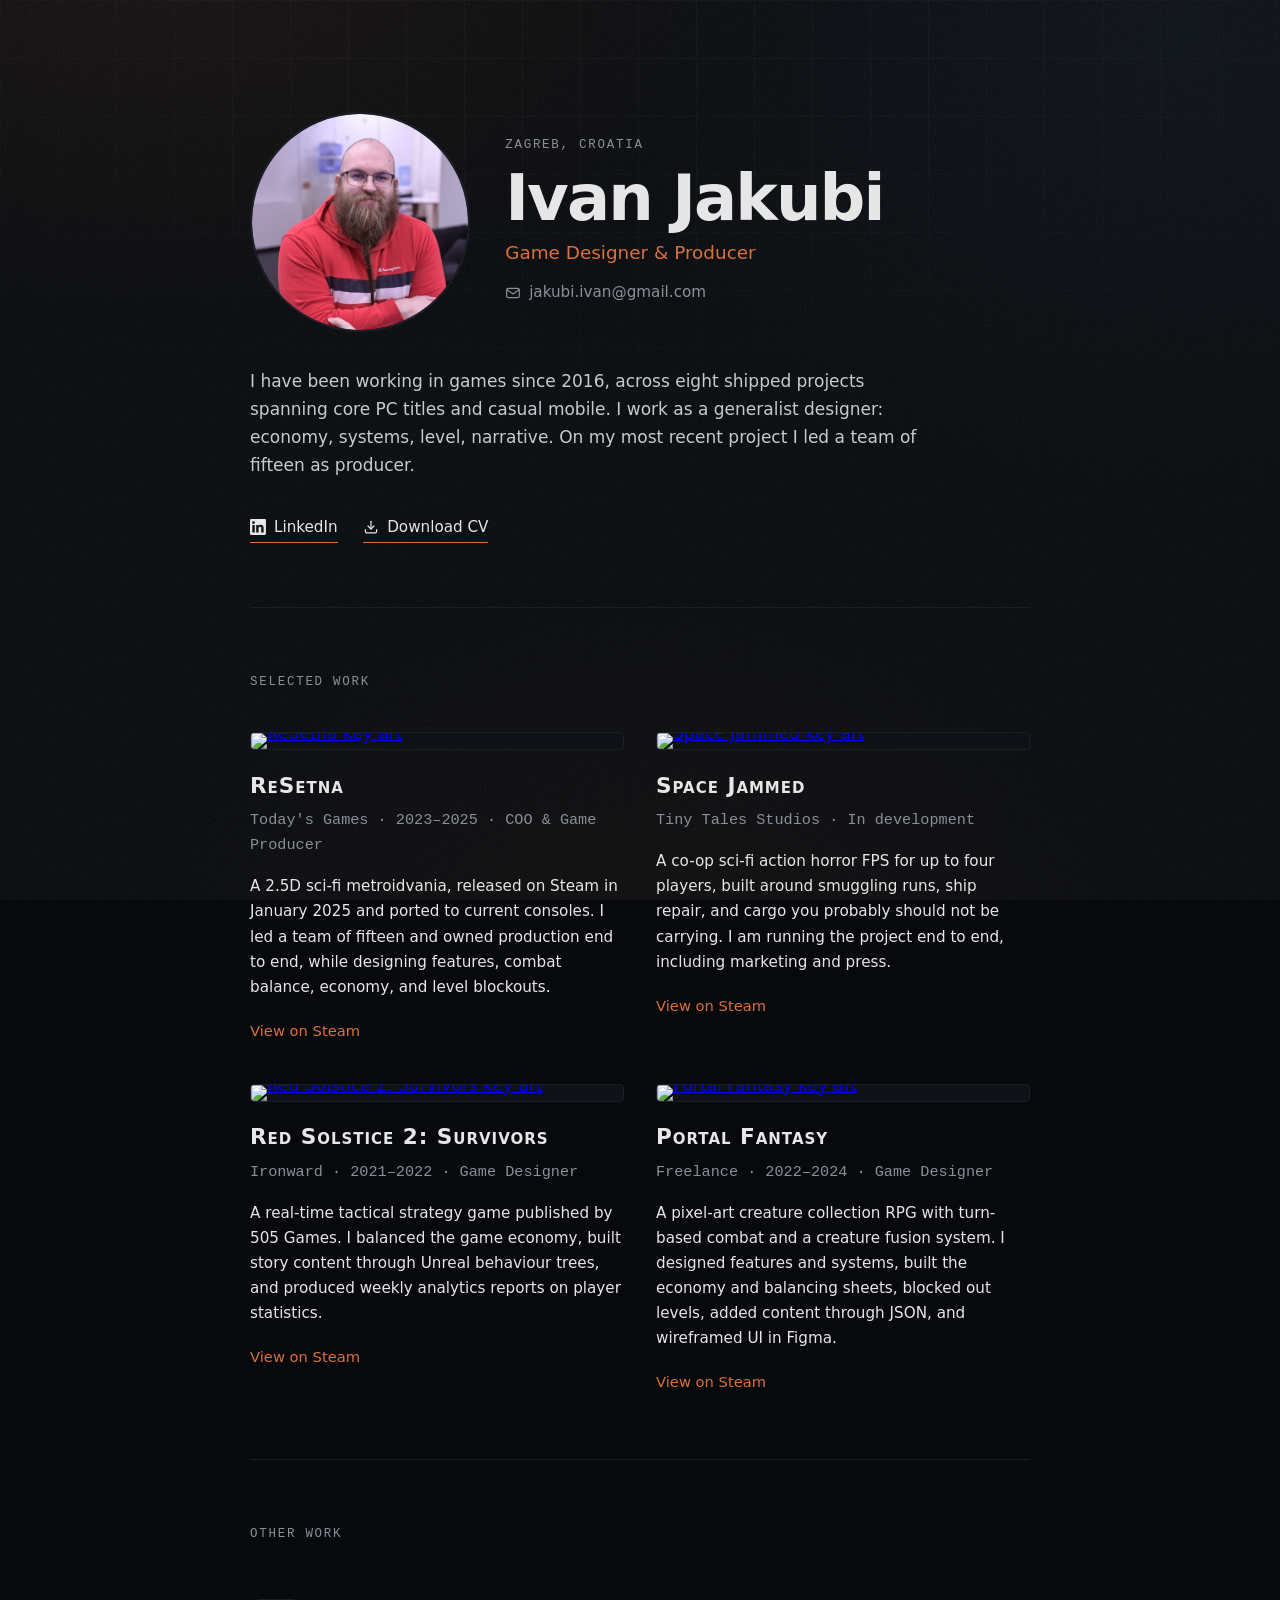
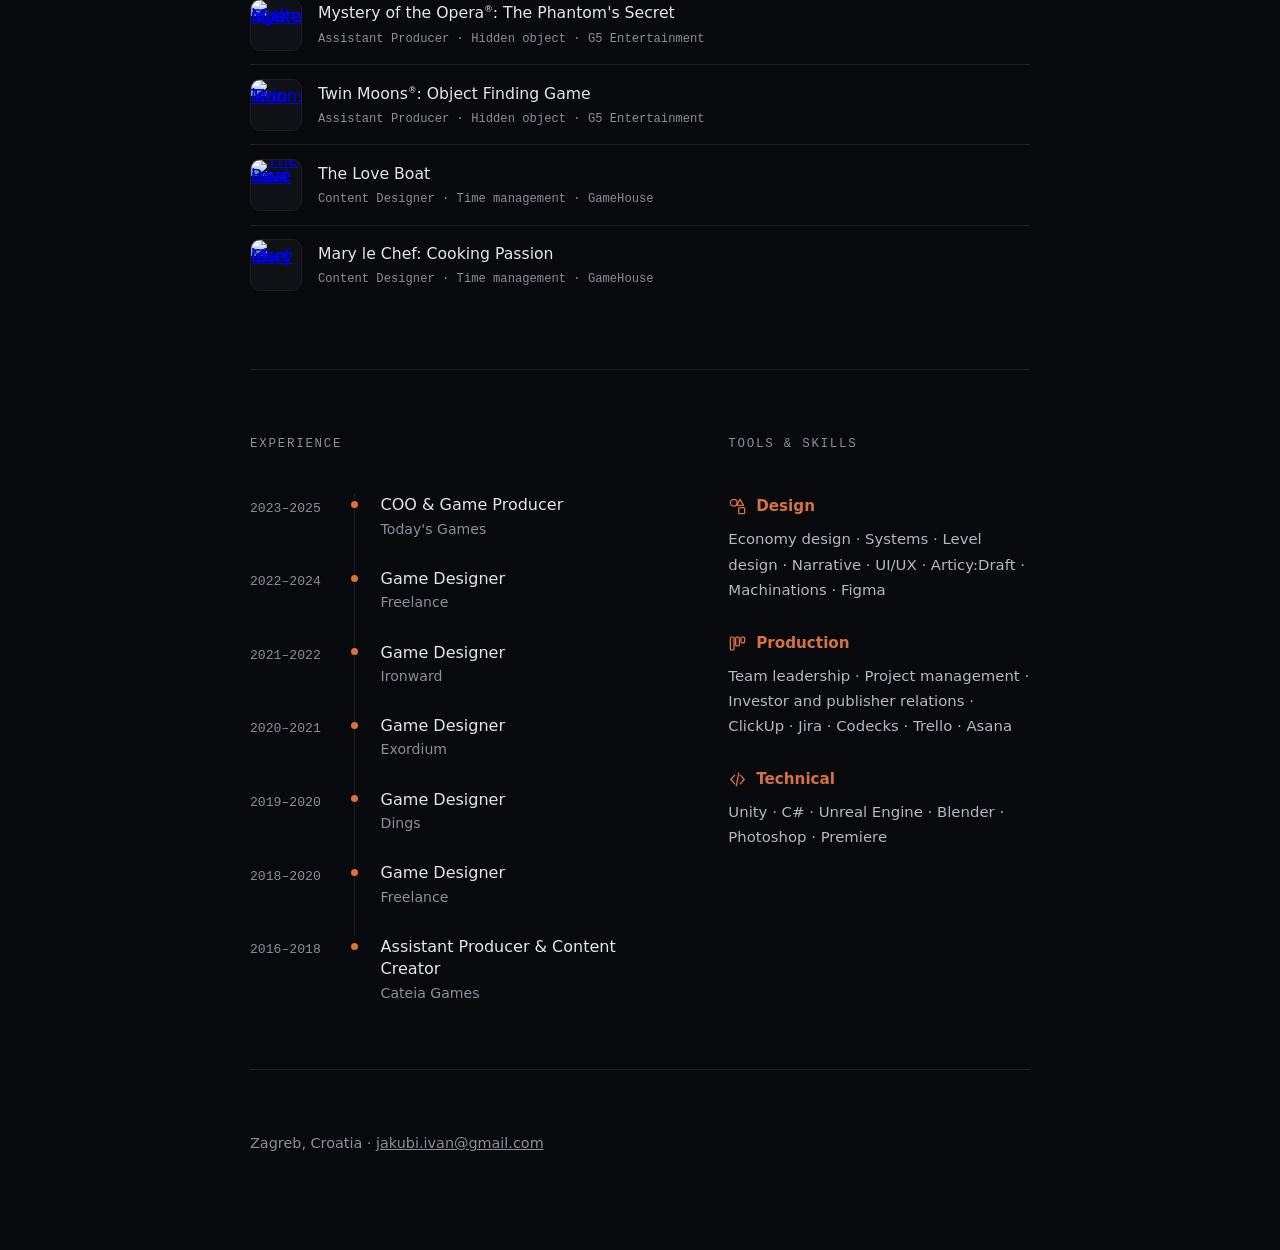
==== index.html @ 22dc723d "personal portfolio" ====
<!DOCTYPE html>
<html lang="en">
<head>
<meta charset="utf-8">
<meta name="viewport" content="width=device-width, initial-scale=1">
<title>Ivan Jakubi — Game Designer &amp; Producer</title>
<meta name="description" content="Game designer and producer based in Zagreb. Working in games since 2016.">
<link rel="stylesheet" href="style.css">
</head>
<body>

<svg class="sprite" aria-hidden="true" focusable="false" xmlns="http://www.w3.org/2000/svg">
  <symbol id="i-mail" viewBox="0 0 24 24">
    <rect x="2.5" y="5" width="19" height="14" rx="2.5"/>
    <path d="M3 7l9 6.5L21 7"/>
  </symbol>
  <symbol id="i-linkedin" viewBox="0 0 24 24">
    <path d="M20.45 20.45h-3.56v-5.57c0-1.33-.02-3.04-1.85-3.04-1.86 0-2.14 1.45-2.14 2.94v5.67H9.35V9h3.41v1.56h.05c.47-.9 1.63-1.85 3.36-1.85 3.6 0 4.27 2.37 4.27 5.46zM5.34 7.43a2.06 2.06 0 1 1 0-4.13 2.06 2.06 0 0 1 0 4.13zm1.78 13.02H3.55V9h3.57zM22.22 0H1.77C.79 0 0 .77 0 1.72v20.56C0 23.23.79 24 1.77 24h20.45c.98 0 1.78-.77 1.78-1.72V1.72C24 .77 23.2 0 22.22 0z"/>
  </symbol>
  <symbol id="i-download" viewBox="0 0 24 24">
    <path d="M12 3.5v11.5"/>
    <path d="M7.5 10.5L12 15l4.5-4.5"/>
    <path d="M3.5 16v2.5A2.5 2.5 0 0 0 6 21h12a2.5 2.5 0 0 0 2.5-2.5V16"/>
  </symbol>
  <symbol id="i-design" viewBox="0 0 24 24">
    <circle cx="7.25" cy="7.25" r="4.25"/>
    <rect x="13.5" y="13.5" width="7.5" height="7.5" rx="1.2"/>
    <path d="M15.25 3l4.25 7.5h-8.5z"/>
  </symbol>
  <symbol id="i-production" viewBox="0 0 24 24">
    <rect x="3" y="4" width="4.6" height="16" rx="1.2"/>
    <rect x="9.7" y="4" width="4.6" height="11" rx="1.2"/>
    <rect x="16.4" y="4" width="4.6" height="7" rx="1.2"/>
  </symbol>
  <symbol id="i-technical" viewBox="0 0 24 24">
    <path d="M8.5 17.5L3.5 12l5-5.5"/>
    <path d="M15.5 6.5l5 5.5-5 5.5"/>
    <path d="M13.5 4l-3 16"/>
  </symbol>
</svg>

<header class="hero">
  <div class="idblock">
    <img class="avatar" src="img/profile.webp" alt="Ivan Jakubi" width="220" height="220">
    <div class="idtext">
      <p class="eyebrow">Zagreb, Croatia</p>
      <h1>Ivan Jakubi</h1>
      <p class="role">Game Designer &amp; Producer</p>
      <p class="contact">
        <a href="mailto:jakubi.ivan@gmail.com">
          <svg class="ico"><use href="#i-mail"/></svg>jakubi.ivan@gmail.com</a>
      </p>
    </div>
  </div>
  <p class="intro">
    I have been working in games since 2016, across eight shipped projects
    spanning core PC titles and casual mobile. I work as a generalist designer:
    economy, systems, level, narrative. On my most recent project I led a
    team of fifteen as producer.
  </p>
  <nav class="links">
    <a href="https://www.linkedin.com/in/ivanjakubi/" target="_blank" rel="noopener">
      <svg class="ico brand"><use href="#i-linkedin"/></svg>LinkedIn</a>
    <a href="ivan-jakubi-cv.pdf" download>
      <svg class="ico"><use href="#i-download"/></svg>Download CV</a>
  </nav>
</header>

<main>

<section id="work">
  <h2>Selected work</h2>
  <div class="projects">

  <article class="project">
    <a class="shot" href="https://store.steampowered.com/app/2936080/" target="_blank" rel="noopener">
      <img src="https://cdn.cloudflare.steamstatic.com/steam/apps/2936080/header.jpg"
           alt="ReSetna key art" loading="lazy">
    </a>
    <h3>ReSetna</h3>
    <p class="meta">Today's Games · 2023–2025 · COO &amp; Game Producer</p>
    <p>
      A 2.5D sci-fi metroidvania, released on Steam in January 2025 and ported
      to current consoles. I led a team of fifteen and owned production end to
      end, while designing features, combat balance, economy, and level
      blockouts.
    </p>
    <a class="more" href="https://store.steampowered.com/app/2936080/" target="_blank" rel="noopener">View on Steam</a>
  </article>

  <article class="project">
    <a class="shot" href="https://store.steampowered.com/app/4589250/Space_Jammed/" target="_blank" rel="noopener">
      <img src="https://shared.fastly.steamstatic.com/store_item_assets/steam/apps/4589250/e18096a7b77f3445d4dc608d2a946082d202824e/header.jpg"
           alt="Space Jammed key art" loading="lazy">
    </a>
    <h3>Space Jammed</h3>
    <p class="meta">Tiny Tales Studios · In development</p>
    <p>
      A co-op sci-fi action horror FPS for up to four players, built around
      smuggling runs, ship repair, and cargo you probably should not be
      carrying. I am running the project end to end, including marketing
      and press.
    </p>
    <a class="more" href="https://store.steampowered.com/app/4589250/Space_Jammed/" target="_blank" rel="noopener">View on Steam</a>
  </article>

  <article class="project">
    <a class="shot" href="https://store.steampowered.com/app/768520/Red_Solstice_2_Survivors/" target="_blank" rel="noopener">
      <img src="https://cdn.cloudflare.steamstatic.com/steam/apps/768520/header.jpg"
           alt="Red Solstice 2: Survivors key art" loading="lazy">
    </a>
    <h3>Red Solstice 2: Survivors</h3>
    <p class="meta">Ironward · 2021–2022 · Game Designer</p>
    <p>
      A real-time tactical strategy game published by 505 Games. I balanced
      the game economy, built story content through Unreal behaviour trees,
      and produced weekly analytics reports on player statistics.
    </p>
    <a class="more" href="https://store.steampowered.com/app/768520/Red_Solstice_2_Survivors/" target="_blank" rel="noopener">View on Steam</a>
  </article>

  <article class="project">
    <a class="shot" href="https://store.steampowered.com/app/2464460/Portal_Fantasy/" target="_blank" rel="noopener">
      <img src="https://cdn.cloudflare.steamstatic.com/steam/apps/2464460/header.jpg"
           alt="Portal Fantasy key art" loading="lazy">
    </a>
    <h3>Portal Fantasy</h3>
    <p class="meta">Freelance · 2022–2024 · Game Designer</p>
    <p>
      A pixel-art creature collection RPG with turn-based combat and a
      creature fusion system. I designed features and systems, built the
      economy and balancing sheets, blocked out levels, added content
      through JSON, and wireframed UI in Figma.
    </p>
    <a class="more" href="https://store.steampowered.com/app/2464460/Portal_Fantasy/" target="_blank" rel="noopener">View on Steam</a>
  </article>

  </div>
</section>

<section id="other">
  <h2>Other work</h2>
  <ul class="otherlist">
    <li>
      <a class="icon" href="https://www.g5.com/games/mystery-of-the-opera-the-phantoms-secret" target="_blank" rel="noopener">
        <img src="https://web-static.g5.com/images/games/138/icon/240x240_MOTO_1622629003.jpg"
             alt="Mystery of the Opera icon" loading="lazy">
      </a>
      <span class="body">
        <a class="title" href="https://www.g5.com/games/mystery-of-the-opera-the-phantoms-secret" target="_blank" rel="noopener">Mystery of the Opera<sup>&reg;</sup>: The Phantom's Secret</a>
        <span class="detail">Assistant Producer · Hidden object · G5 Entertainment</span>
      </span>
    </li>
    <li>
      <a class="icon" href="https://www.g5.com/games/twin-moons" target="_blank" rel="noopener">
        <img src="https://web-static.g5.com/images/games/132/icon/240x240_TM_1622628953.jpg"
             alt="Twin Moons icon" loading="lazy">
      </a>
      <span class="body">
        <a class="title" href="https://www.g5.com/games/twin-moons" target="_blank" rel="noopener">Twin Moons<sup>&reg;</sup>: Object Finding Game</a>
        <span class="detail">Assistant Producer · Hidden object · G5 Entertainment</span>
      </span>
    </li>
    <li>
      <a class="icon" href="https://store.steampowered.com/app/748150/The_Love_Boat/" target="_blank" rel="noopener">
        <img src="https://cateia.com/wp-content/uploads/2021/12/LoveBoat-Icon-1.png"
             alt="The Love Boat icon" loading="lazy">
      </a>
      <span class="body">
        <a class="title" href="https://store.steampowered.com/app/748150/The_Love_Boat/" target="_blank" rel="noopener">The Love Boat</a>
        <span class="detail">Content Designer · Time management · GameHouse</span>
      </span>
    </li>
    <li>
      <a class="icon" href="https://store.steampowered.com/app/588620/Mary_Le_Chef__Cooking_Passion/" target="_blank" rel="noopener">
        <img src="https://cateia.com/wp-content/uploads/2021/12/Marry_Icon_Web.png"
             alt="Mary le Chef icon" loading="lazy">
      </a>
      <span class="body">
        <a class="title" href="https://store.steampowered.com/app/588620/Mary_Le_Chef__Cooking_Passion/" target="_blank" rel="noopener">Mary le Chef: Cooking Passion</a>
        <span class="detail">Content Designer · Time management · GameHouse</span>
      </span>
    </li>
  </ul>
</section>

<div class="twocol">

<section id="experience">
  <h2>Experience</h2>
  <ul class="timeline">
    <li>
      <span class="years">2023–2025</span>
      <span class="entry">
        <span class="pos">COO &amp; Game Producer</span>
        <span class="org">Today's Games</span>
      </span>
    </li>
    <li>
      <span class="years">2022–2024</span>
      <span class="entry">
        <span class="pos">Game Designer</span>
        <span class="org">Freelance</span>
      </span>
    </li>
    <li>
      <span class="years">2021–2022</span>
      <span class="entry">
        <span class="pos">Game Designer</span>
        <span class="org">Ironward</span>
      </span>
    </li>
    <li>
      <span class="years">2020–2021</span>
      <span class="entry">
        <span class="pos">Game Designer</span>
        <span class="org">Exordium</span>
      </span>
    </li>
    <li>
      <span class="years">2019–2020</span>
      <span class="entry">
        <span class="pos">Game Designer</span>
        <span class="org">Dings</span>
      </span>
    </li>
    <li>
      <span class="years">2018–2020</span>
      <span class="entry">
        <span class="pos">Game Designer</span>
        <span class="org">Freelance</span>
      </span>
    </li>
    <li>
      <span class="years">2016–2018</span>
      <span class="entry">
        <span class="pos">Assistant Producer &amp; Content Creator</span>
        <span class="org">Cateia Games</span>
      </span>
    </li>
  </ul>
</section>

<section id="skills">
  <h2>Tools &amp; skills</h2>
  <div class="skillgrid">
    <div>
      <h4><svg class="ico ico-lg"><use href="#i-design"/></svg>Design</h4>
      <p>Economy design · Systems · Level design · Narrative · UI/UX ·
         Articy:Draft · Machinations · Figma</p>
    </div>
    <div>
      <h4><svg class="ico ico-lg"><use href="#i-production"/></svg>Production</h4>
      <p>Team leadership · Project management · Investor and publisher
         relations · ClickUp · Jira · Codecks · Trello · Asana</p>
    </div>
    <div>
      <h4><svg class="ico ico-lg"><use href="#i-technical"/></svg>Technical</h4>
      <p>Unity · C# · Unreal Engine · Blender · Photoshop · Premiere</p>
    </div>
  </div>
</section>

</div>

</main>

<footer>
  <p>Zagreb, Croatia · <a href="mailto:jakubi.ivan@gmail.com">jakubi.ivan@gmail.com</a></p>
</footer>

</body>
</html>
---- style.css ----
:root {
  --bg: #0e0f12;
  --surface: #16181d;
  --text: #e6e6e6;
  --muted: #8b8f99;
  --accent: #d8703f;
  --line: #24262d;
  --measure: 62ch;
}

* { box-sizing: border-box; }

body {
  margin: 0;
  padding: 0 1.5rem;
  background: var(--bg);
  color: var(--text);
  font-family: "Inter", "Segoe UI", system-ui, sans-serif;
  font-size: 17px;
  line-height: 1.65;
  -webkit-font-smoothing: antialiased;
}

header, main, footer {
  max-width: 780px;
  margin: 0 auto;
}

.hero {
  padding: 7rem 0 4rem;
  border-bottom: 1px solid var(--line);
}

.eyebrow {
  font-family: ui-monospace, "SF Mono", Menlo, Consolas, monospace;
  font-size: 0.78rem;
  letter-spacing: 0.14em;
  text-transform: uppercase;
  color: var(--muted);
  margin: 0 0 1.2rem;
}

h1 {
  font-size: clamp(2.6rem, 7vw, 4rem);
  line-height: 1.05;
  letter-spacing: -0.03em;
  margin: 0;
  font-weight: 600;
}

.role {
  font-size: 1.15rem;
  color: var(--accent);
  margin: 0.5rem 0 2rem;
}

.intro {
  max-width: var(--measure);
  color: #c7cad1;
  margin: 0 0 2.2rem;
}

.links a {
  display: inline-block;
  margin-right: 1.6rem;
  color: var(--text);
  text-decoration: none;
  border-bottom: 1px solid var(--accent);
  padding-bottom: 2px;
  font-size: 0.95rem;
}

.links a:hover { color: var(--accent); }

section { padding: 4rem 0; border-bottom: 1px solid var(--line); }

h2 {
  font-family: ui-monospace, "SF Mono", Menlo, Consolas, monospace;
  font-size: 0.78rem;
  letter-spacing: 0.14em;
  text-transform: uppercase;
  color: var(--muted);
  font-weight: 500;
  margin: 0 0 2.5rem;
}

.project {
  padding: 1.8rem 0;
  border-top: 1px solid var(--line);
}
.project:first-of-type { border-top: none; padding-top: 0; }

.project h3 {
  font-size: 1.45rem;
  margin: 0 0 0.3rem;
  letter-spacing: -0.015em;
  font-weight: 600;
}

.meta {
  font-family: ui-monospace, "SF Mono", Menlo, Consolas, monospace;
  font-size: 0.8rem;
  color: var(--muted);
  margin: 0 0 0.9rem;
}

.project p { max-width: var(--measure); margin: 0 0 1rem; }

.more {
  color: var(--accent);
  text-decoration: none;
  font-size: 0.92rem;
  border-bottom: 1px solid transparent;
}
.more:hover { border-bottom-color: var(--accent); }

.timeline { list-style: none; margin: 0; padding: 0; }

.timeline li {
  display: flex;
  gap: 1.5rem;
  padding: 0.7rem 0;
  border-bottom: 1px solid var(--line);
}
.timeline li:last-child { border-bottom: none; }

.years {
  font-family: ui-monospace, "SF Mono", Menlo, Consolas, monospace;
  font-size: 0.82rem;
  color: var(--muted);
  flex: 0 0 6.5rem;
  padding-top: 0.2rem;
}

.skillgrid {
  display: grid;
  grid-template-columns: repeat(auto-fit, minmax(210px, 1fr));
  gap: 2rem;
}

.skillgrid h4 {
  font-size: 0.95rem;
  margin: 0 0 0.5rem;
  color: var(--accent);
  font-weight: 600;
}

.skillgrid p {
  margin: 0;
  color: #b4b8c0;
  font-size: 0.93rem;
  line-height: 1.7;
}

footer {
  padding: 3rem 0 5rem;
  color: var(--muted);
  font-size: 0.9rem;
}
footer a { color: var(--muted); }

@media (max-width: 560px) {
  .hero { padding-top: 4rem; }
  .timeline li { flex-direction: column; gap: 0.1rem; }
  .years { flex: none; }
}

/* --- project grid + key art ------------------------------------ */

.projects {
  display: grid;
  grid-template-columns: repeat(auto-fit, minmax(300px, 1fr));
  gap: 2.5rem 2rem;
}

.projects .project {
  border-top: none;
  padding: 0;
}

.shot {
  display: block;
  margin-bottom: 1.1rem;
  border-radius: 4px;
  overflow: hidden;
  background: var(--surface);
  border: 1px solid var(--line);
  line-height: 0;
}

.shot img {
  width: 100%;
  height: auto;
  display: block;
  transition: transform 0.35s ease, opacity 0.35s ease;
}

.shot:hover img {
  transform: scale(1.03);
  opacity: 0.9;
}

.projects .project h3 { font-size: 1.25rem; }

.projects .project p { max-width: none; font-size: 0.95rem; }

/* --- other work ------------------------------------------------ */

.section-note {
  color: var(--muted);
  font-size: 0.92rem;
  margin: -1.6rem 0 1.8rem;
  max-width: var(--measure);
}

.otherlist { list-style: none; margin: 0; padding: 0; }

.otherlist li {
  display: flex;
  justify-content: space-between;
  align-items: baseline;
  gap: 1.5rem;
  padding: 0.65rem 0;
  border-bottom: 1px solid var(--line);
}
.otherlist li:last-child { border-bottom: none; }

.otherlist .title { font-size: 0.98rem; }

.otherlist sup { font-size: 0.55em; top: -0.4em; }

.otherlist .detail {
  font-family: ui-monospace, "SF Mono", Menlo, Consolas, monospace;
  font-size: 0.76rem;
  color: var(--muted);
  text-align: right;
  flex-shrink: 0;
}

@media (max-width: 560px) {
  .otherlist li { flex-direction: column; gap: 0.15rem; }
  .otherlist .detail { text-align: left; }
}

/* --- other work: icon rows (overrides above) ------------------- */

.otherlist li {
  justify-content: flex-start;
  align-items: center;
  gap: 1rem;
  padding: 0.85rem 0;
}

.otherlist .icon {
  flex: 0 0 52px;
  width: 52px;
  height: 52px;
  border-radius: 10px;
  overflow: hidden;
  border: 1px solid var(--line);
  background: var(--surface);
  line-height: 0;
  display: block;
}

.otherlist .icon img {
  width: 100%;
  height: 100%;
  object-fit: cover;
  display: block;
  transition: opacity 0.25s ease;
}

.otherlist .icon:hover img { opacity: 0.75; }

.otherlist .body {
  display: flex;
  flex-direction: column;
  gap: 0.1rem;
  min-width: 0;
}

a.title {
  color: var(--text);
  text-decoration: none;
  border-bottom: 1px solid transparent;
  align-self: flex-start;
}
a.title:hover { border-bottom-color: var(--accent); }

.otherlist .detail { text-align: left; }

@media (max-width: 560px) {
  .otherlist li { flex-direction: row; gap: 0.85rem; }
}

/* --- experience timeline rail (overrides above) ---------------- */

.timeline li {
  display: flex;
  align-items: flex-start;
  gap: 0;
  padding: 0;
  border-bottom: none;
}

.timeline .years {
  flex: 0 0 6.5rem;
  padding-top: 0.2rem;
}

.timeline .entry {
  position: relative;
  flex: 1;
  min-width: 0;
  display: flex;
  flex-direction: column;
  gap: 0.05rem;
  padding: 0 0 1.7rem 1.6rem;
  border-left: 1px solid var(--line);
}

.timeline li:last-child .entry {
  border-left-color: transparent;
  padding-bottom: 0;
}

.timeline .entry::before {
  content: "";
  position: absolute;
  left: -4px;
  top: 0.42rem;
  width: 7px;
  height: 7px;
  border-radius: 50%;
  background: var(--accent);
}

.timeline .pos {
  font-size: 1rem;
  color: var(--text);
  line-height: 1.4;
}

.timeline .org {
  font-size: 0.88rem;
  color: var(--muted);
}

@media (max-width: 560px) {
  .timeline li { flex-direction: row; gap: 0; }
  .timeline .years { flex: 0 0 5.2rem; font-size: 0.75rem; }
  .timeline .entry { padding-left: 1.2rem; }
}

/* --- icons ----------------------------------------------------- */

.sprite { display: none; }

.ico {
  width: 1.05em;
  height: 1.05em;
  fill: none;
  stroke: currentColor;
  stroke-width: 1.8;
  stroke-linecap: round;
  stroke-linejoin: round;
  flex-shrink: 0;
}

.ico.brand {
  fill: currentColor;
  stroke: none;
}

.ico-lg {
  width: 1.25em;
  height: 1.25em;
  stroke-width: 1.7;
}

.links {
  display: flex;
  flex-wrap: wrap;
  gap: 0.6rem 1.6rem;
}

.links a {
  display: inline-flex;
  align-items: center;
  gap: 0.5rem;
  margin-right: 0;
}

.skillgrid h4 {
  display: flex;
  align-items: center;
  gap: 0.55rem;
}

/* --- avatar + identity block ----------------------------------- */

.idblock {
  display: flex;
  align-items: center;
  gap: 1.7rem;
  margin-bottom: 2.2rem;
}

.avatar {
  width: 104px;
  height: 104px;
  border-radius: 50%;
  object-fit: cover;
  flex-shrink: 0;
  border: 2px solid var(--line);
  background: var(--surface);
}

.idtext { min-width: 0; }

.idblock .eyebrow { margin-bottom: 0.6rem; }
.idblock .role { margin: 0.35rem 0 0; }

@media (max-width: 560px) {
  .idblock { gap: 1.1rem; }
  .avatar { width: 76px; height: 76px; }
}

/* --- selected work titles in small caps ------------------------ */

.projects .project h3 {
  font-variant-caps: small-caps;
  font-feature-settings: "smcp";
  letter-spacing: 0.045em;
  font-size: 1.35rem;
  font-weight: 600;
}

/* --- larger avatar (overrides above) --------------------------- */

.avatar {
  width: 220px;
  height: 220px;
}

.idblock { gap: 2.2rem; }

@media (max-width: 700px) {
  .avatar { width: 150px; height: 150px; }
  .idblock { gap: 1.4rem; }
}

@media (max-width: 460px) {
  .idblock { flex-direction: column; align-items: flex-start; gap: 1.2rem; }
  .avatar { width: 130px; height: 130px; }
}

/* --- experience + skills side by side --------------------------- */

.twocol {
  display: grid;
  grid-template-columns: 1.4fr 1fr;
  gap: 3.5rem;
  padding: 4rem 0;
  border-bottom: 1px solid var(--line);
}

.twocol > section {
  padding: 0;
  border-bottom: none;
}

.twocol .skillgrid {
  grid-template-columns: 1fr;
  gap: 1.7rem;
}

@media (max-width: 720px) {
  .twocol {
    grid-template-columns: 1fr;
    gap: 3rem;
  }
  .twocol .skillgrid {
    grid-template-columns: repeat(auto-fit, minmax(210px, 1fr));
  }
}

/* --- contact line under role ------------------------------------ */

.contact {
  margin: 0.75rem 0 0;
  font-size: 0.95rem;
}

.contact a {
  display: inline-flex;
  align-items: center;
  gap: 0.5rem;
  color: var(--muted);
  text-decoration: none;
  border-bottom: 1px solid transparent;
  padding-bottom: 1px;
}

.contact a:hover {
  color: var(--text);
  border-bottom-color: var(--accent);
}

/* ================================================================
   Background: tinted dark base, soft light bloom, faded grid, grain
   ================================================================ */

:root {
  --bg: #07090c;
  --surface: #0e1116;
  --line: #1b1e26;
}

body {
  position: relative;
  background: var(--bg);
}

/* layer 1: colour wash + grain, sits behind everything */
body::before {
  content: "";
  position: fixed;
  inset: 0;
  z-index: -3;
  pointer-events: none;
  background:
    radial-gradient(1000px 620px at 12% -8%, rgba(216, 112, 63, 0.075), transparent 62%),
    radial-gradient(900px 700px at 92% 4%, rgba(70, 116, 190, 0.065), transparent 66%),
    radial-gradient(700px 500px at 50% 105%, rgba(216, 112, 63, 0.03), transparent 70%),
    var(--bg);
}

/* layer 2: fine grid, strongest at the top, fading down the page */
body::after {
  content: "";
  position: fixed;
  inset: 0;
  z-index: -2;
  pointer-events: none;
  background-image:
    linear-gradient(rgba(255, 255, 255, 0.026) 1px, transparent 1px),
    linear-gradient(90deg, rgba(255, 255, 255, 0.026) 1px, transparent 1px);
  background-size: 58px 58px;
  -webkit-mask-image: radial-gradient(ellipse 85% 55% at 50% 0%, #000 30%, transparent 100%);
  mask-image: radial-gradient(ellipse 85% 55% at 50% 0%, #000 30%, transparent 100%);
}

/* layer 3: fine film grain, stops the gradients banding on dark screens */
html::before {
  content: "";
  position: fixed;
  inset: 0;
  z-index: -1;
  pointer-events: none;
  opacity: 0.09;
  background-image: url("data:image/svg+xml,%3Csvg xmlns='http://www.w3.org/2000/svg' width='160' height='160'%3E%3Cfilter id='n'%3E%3CfeTurbulence type='fractalNoise' baseFrequency='0.9' numOctaves='3' stitchTiles='stitch'/%3E%3C/filter%3E%3Crect width='160' height='160' filter='url(%23n)'/%3E%3C/svg%3E");
}
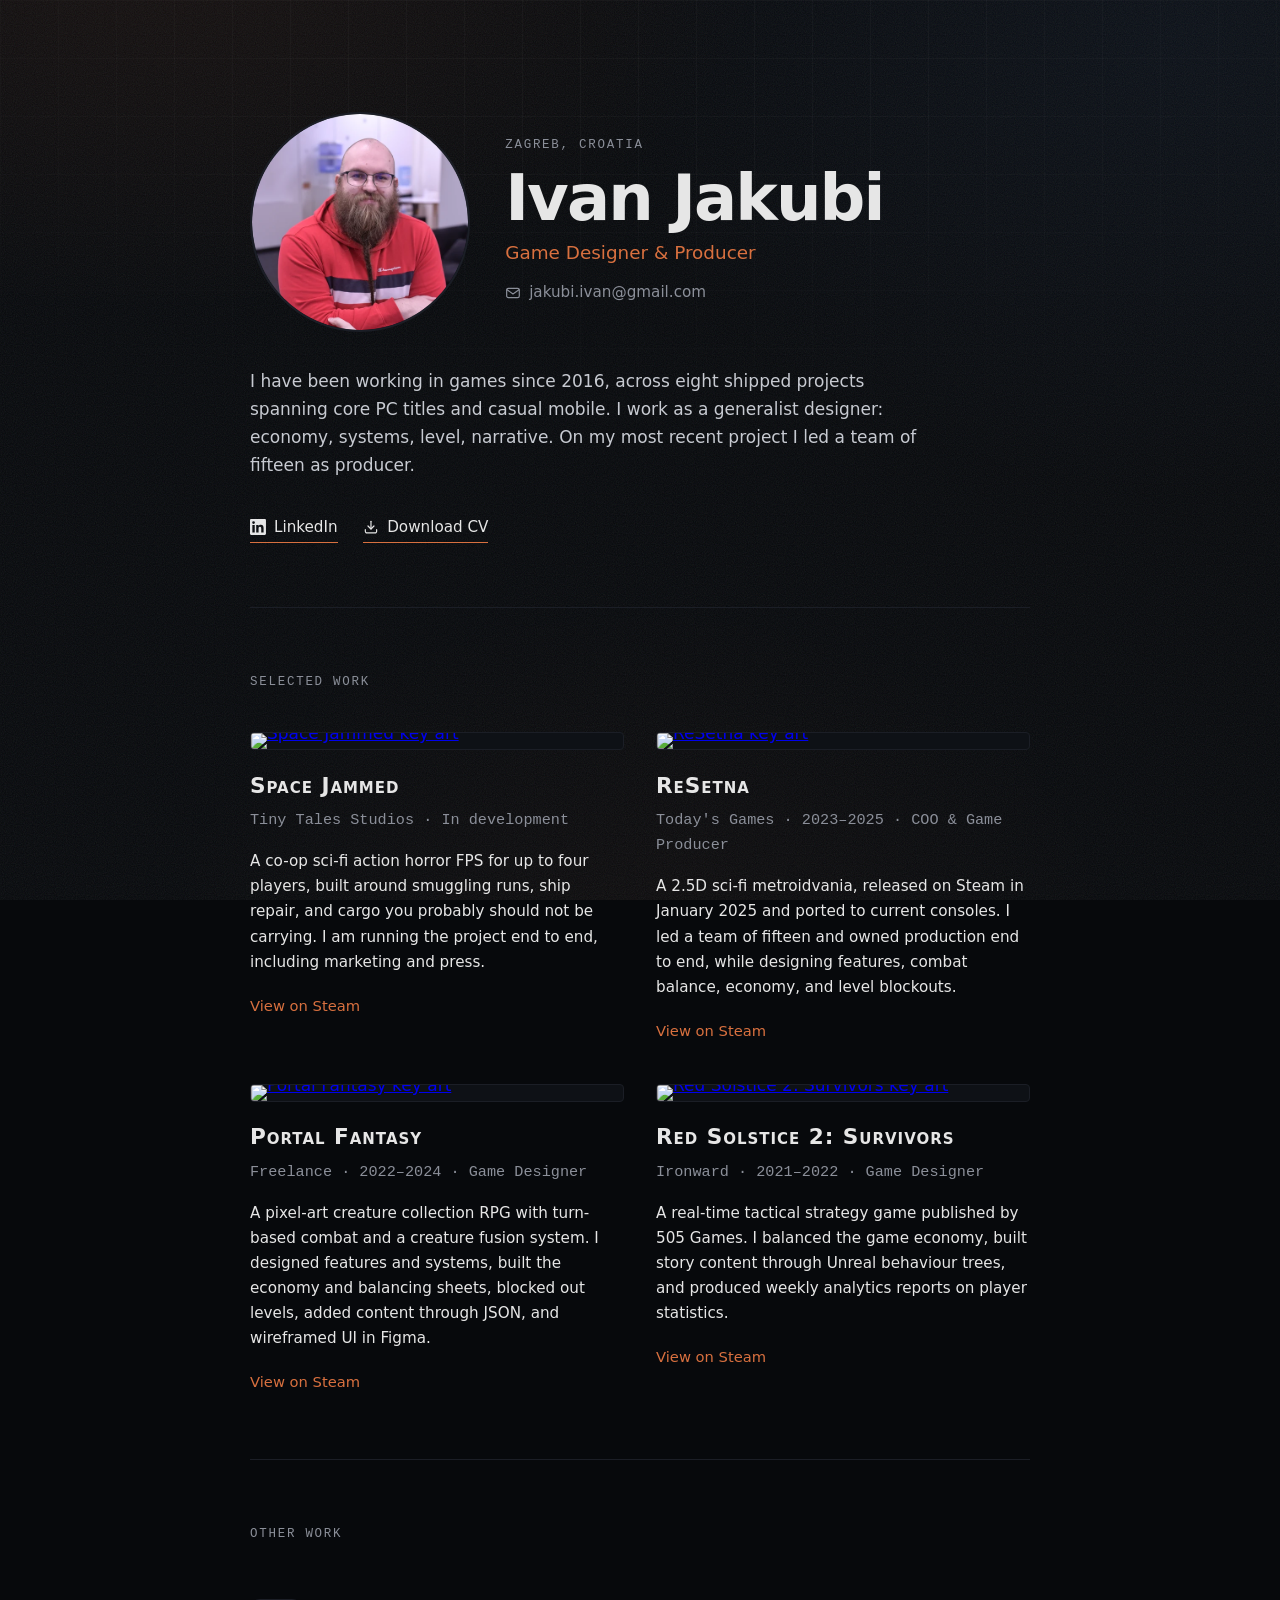
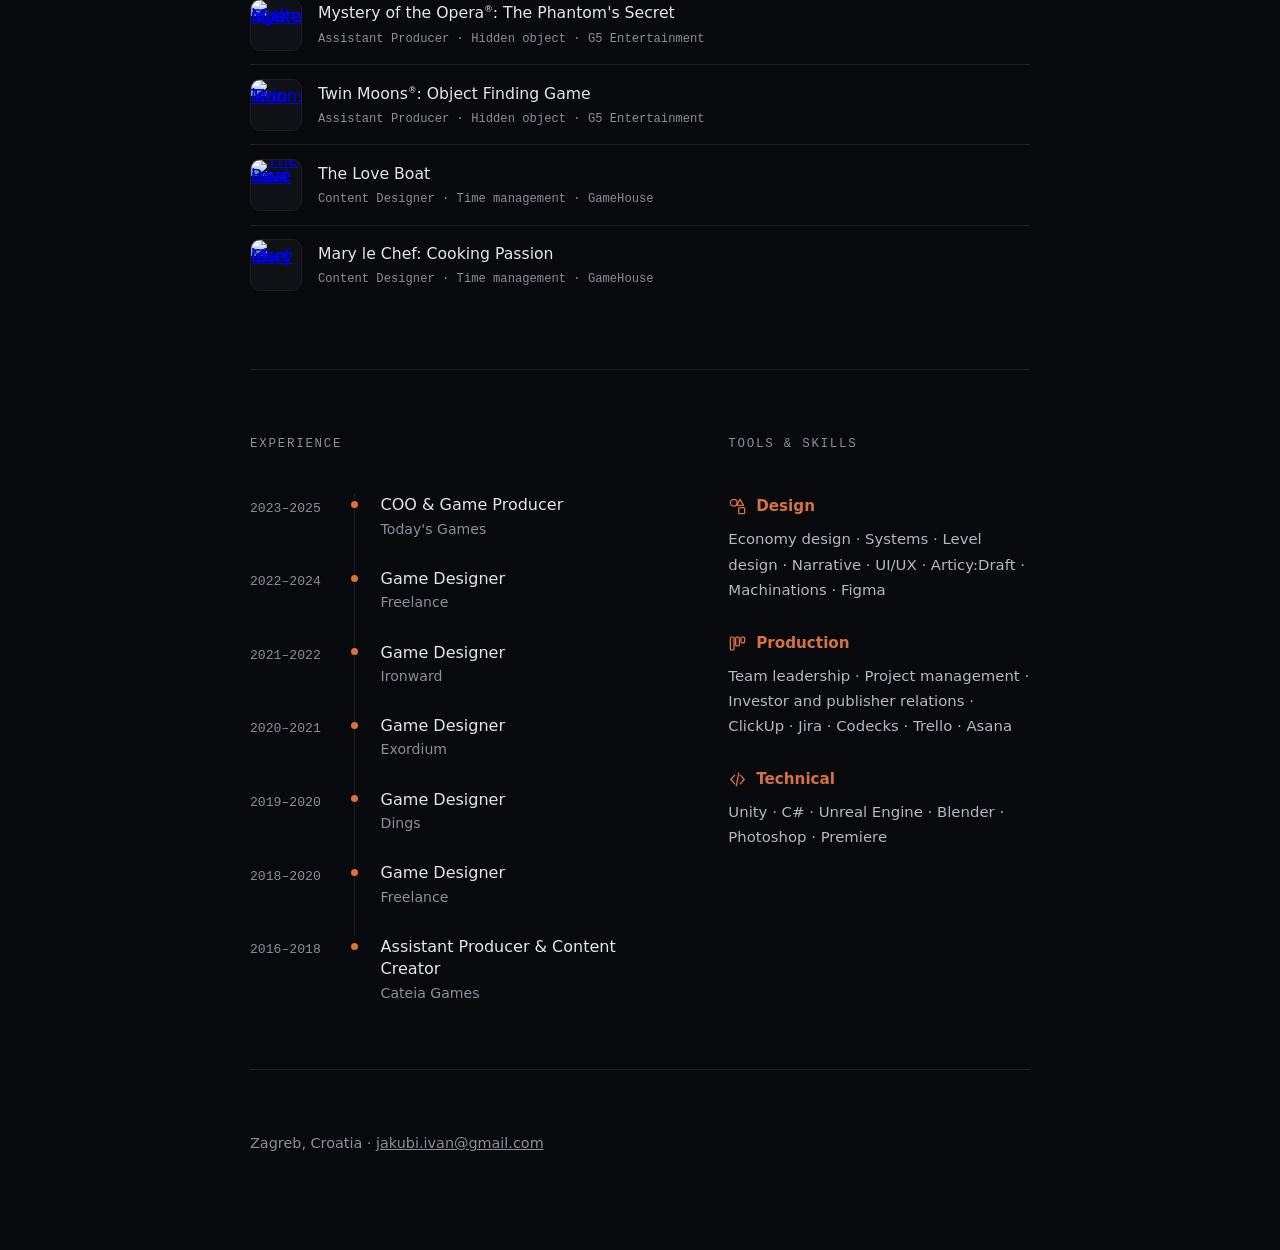
==== commit 1fa1bfae: "small changes" ====
--- a/index.html
+++ b/index.html
@@ -73,6 +73,22 @@
   <div class="projects">
 
   <article class="project">
+    <a class="shot" href="https://store.steampowered.com/app/4589250/Space_Jammed/" target="_blank" rel="noopener">
+      <img src="https://shared.fastly.steamstatic.com/store_item_assets/steam/apps/4589250/e18096a7b77f3445d4dc608d2a946082d202824e/header.jpg"
+           alt="Space Jammed key art" loading="lazy">
+    </a>
+    <h3>Space Jammed</h3>
+    <p class="meta">Tiny Tales Studios · In development</p>
+    <p>
+      A co-op sci-fi action horror FPS for up to four players, built around
+      smuggling runs, ship repair, and cargo you probably should not be
+      carrying. I am running the project end to end, including marketing
+      and press.
+    </p>
+    <a class="more" href="https://store.steampowered.com/app/4589250/Space_Jammed/" target="_blank" rel="noopener">View on Steam</a>
+  </article>
+
+  <article class="project">
     <a class="shot" href="https://store.steampowered.com/app/2936080/" target="_blank" rel="noopener">
       <img src="https://cdn.cloudflare.steamstatic.com/steam/apps/2936080/header.jpg"
            alt="ReSetna key art" loading="lazy">
@@ -89,37 +105,6 @@
   </article>
 
   <article class="project">
-    <a class="shot" href="https://store.steampowered.com/app/4589250/Space_Jammed/" target="_blank" rel="noopener">
-      <img src="https://shared.fastly.steamstatic.com/store_item_assets/steam/apps/4589250/e18096a7b77f3445d4dc608d2a946082d202824e/header.jpg"
-           alt="Space Jammed key art" loading="lazy">
-    </a>
-    <h3>Space Jammed</h3>
-    <p class="meta">Tiny Tales Studios · In development</p>
-    <p>
-      A co-op sci-fi action horror FPS for up to four players, built around
-      smuggling runs, ship repair, and cargo you probably should not be
-      carrying. I am running the project end to end, including marketing
-      and press.
-    </p>
-    <a class="more" href="https://store.steampowered.com/app/4589250/Space_Jammed/" target="_blank" rel="noopener">View on Steam</a>
-  </article>
-
-  <article class="project">
-    <a class="shot" href="https://store.steampowered.com/app/768520/Red_Solstice_2_Survivors/" target="_blank" rel="noopener">
-      <img src="https://cdn.cloudflare.steamstatic.com/steam/apps/768520/header.jpg"
-           alt="Red Solstice 2: Survivors key art" loading="lazy">
-    </a>
-    <h3>Red Solstice 2: Survivors</h3>
-    <p class="meta">Ironward · 2021–2022 · Game Designer</p>
-    <p>
-      A real-time tactical strategy game published by 505 Games. I balanced
-      the game economy, built story content through Unreal behaviour trees,
-      and produced weekly analytics reports on player statistics.
-    </p>
-    <a class="more" href="https://store.steampowered.com/app/768520/Red_Solstice_2_Survivors/" target="_blank" rel="noopener">View on Steam</a>
-  </article>
-
-  <article class="project">
     <a class="shot" href="https://store.steampowered.com/app/2464460/Portal_Fantasy/" target="_blank" rel="noopener">
       <img src="https://cdn.cloudflare.steamstatic.com/steam/apps/2464460/header.jpg"
            alt="Portal Fantasy key art" loading="lazy">
@@ -133,6 +118,21 @@
       through JSON, and wireframed UI in Figma.
     </p>
     <a class="more" href="https://store.steampowered.com/app/2464460/Portal_Fantasy/" target="_blank" rel="noopener">View on Steam</a>
+  </article>
+
+  <article class="project">
+    <a class="shot" href="https://store.steampowered.com/app/768520/Red_Solstice_2_Survivors/" target="_blank" rel="noopener">
+      <img src="https://cdn.cloudflare.steamstatic.com/steam/apps/768520/header.jpg"
+           alt="Red Solstice 2: Survivors key art" loading="lazy">
+    </a>
+    <h3>Red Solstice 2: Survivors</h3>
+    <p class="meta">Ironward · 2021–2022 · Game Designer</p>
+    <p>
+      A real-time tactical strategy game published by 505 Games. I balanced
+      the game economy, built story content through Unreal behaviour trees,
+      and produced weekly analytics reports on player statistics.
+    </p>
+    <a class="more" href="https://store.steampowered.com/app/768520/Red_Solstice_2_Survivors/" target="_blank" rel="noopener">View on Steam</a>
   </article>
 
   </div>
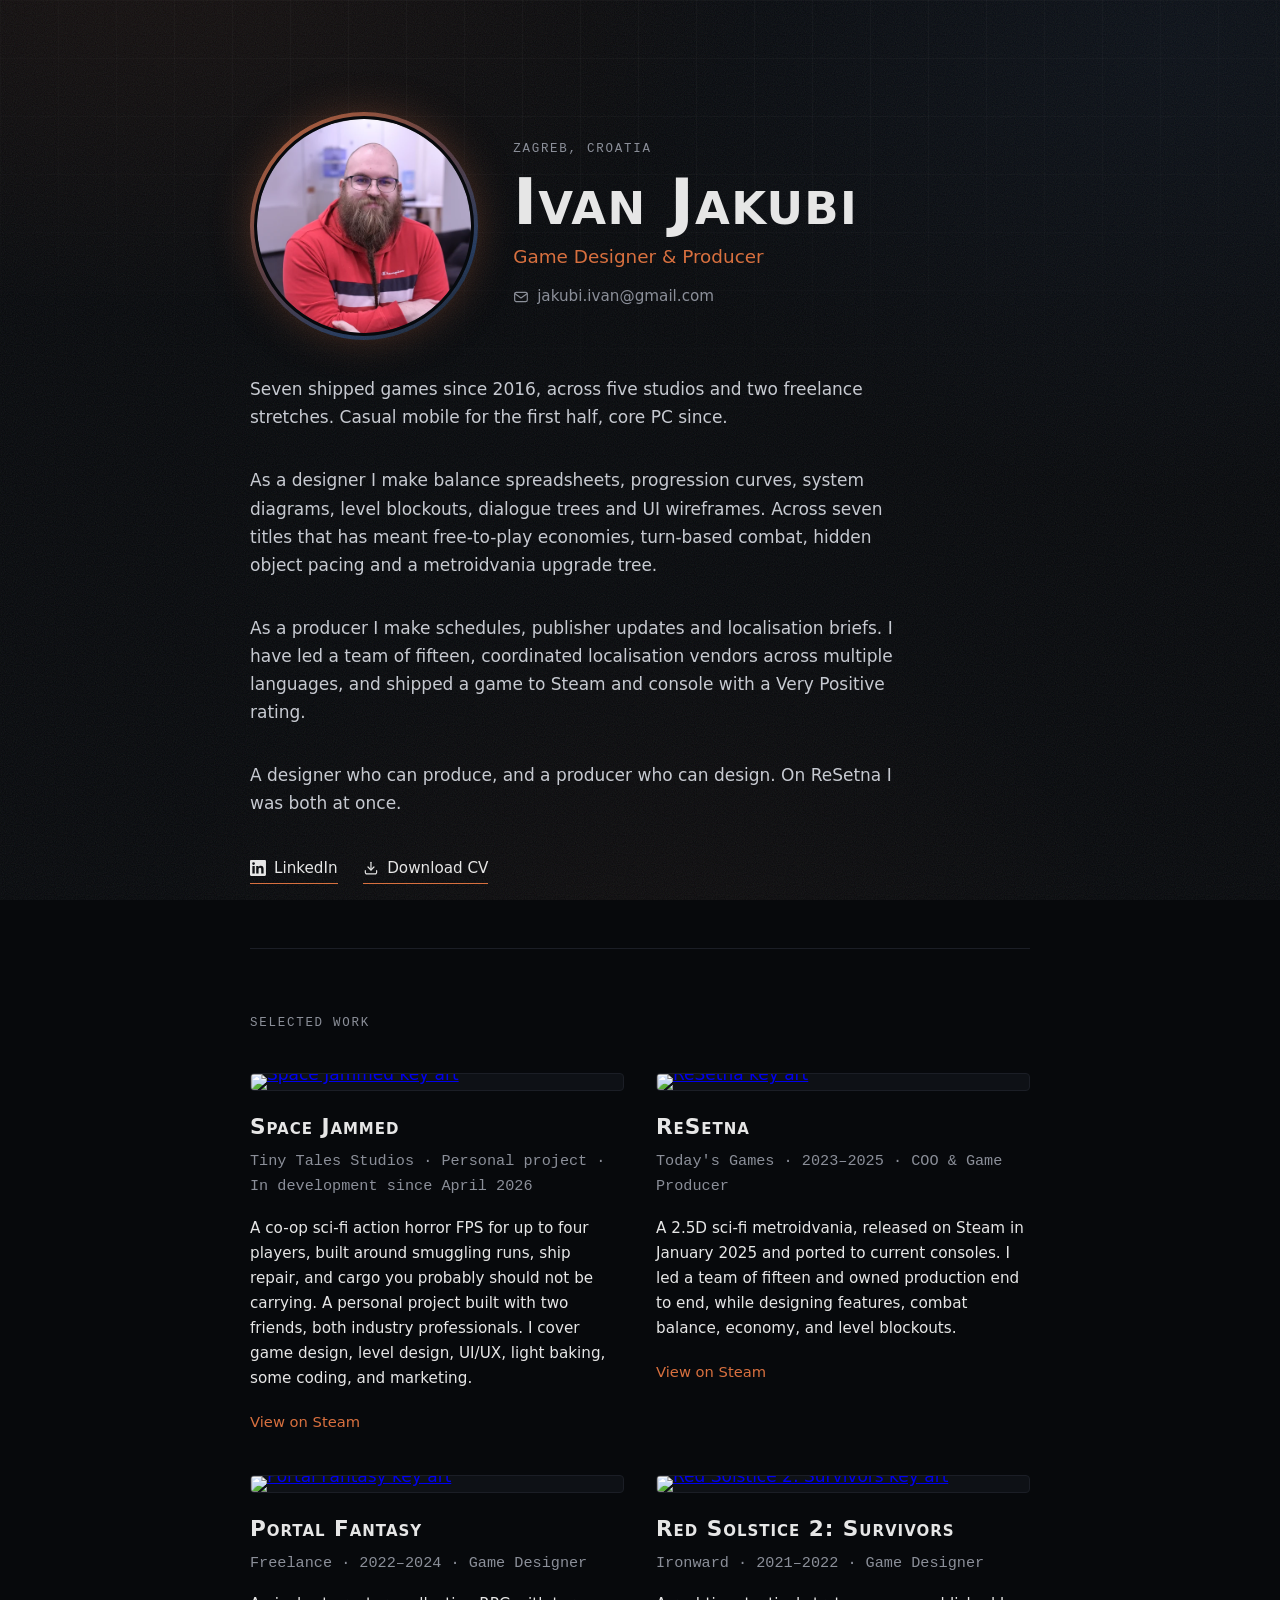
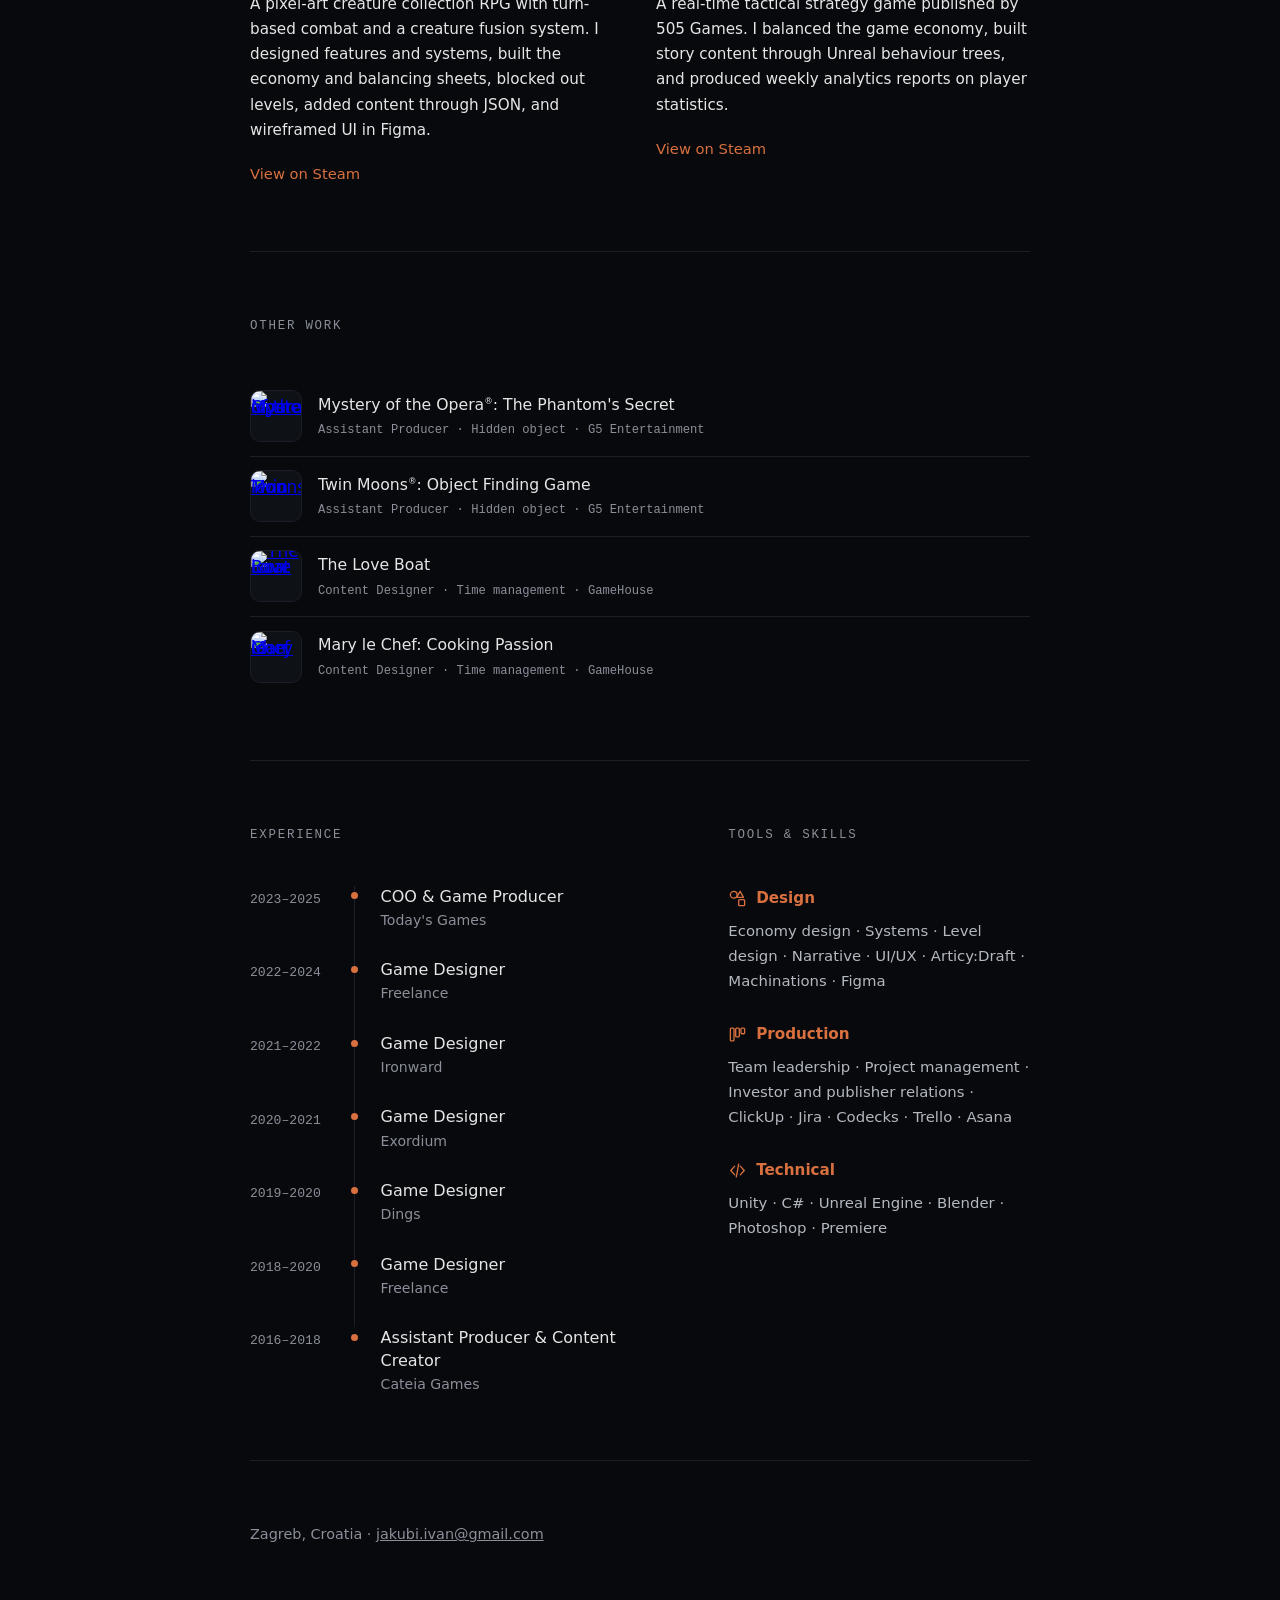
==== commit a83ab444: "description update" ====
--- a/index.html
+++ b/index.html
@@ -41,7 +41,9 @@
 
 <header class="hero">
   <div class="idblock">
-    <img class="avatar" src="img/profile.webp" alt="Ivan Jakubi" width="220" height="220">
+    <span class="avatar-frame">
+      <img class="avatar" src="img/profile.webp" alt="Ivan Jakubi" width="220" height="220">
+    </span>
     <div class="idtext">
       <p class="eyebrow">Zagreb, Croatia</p>
       <h1>Ivan Jakubi</h1>
@@ -53,10 +55,24 @@
     </div>
   </div>
   <p class="intro">
-    I have been working in games since 2016, across eight shipped projects
-    spanning core PC titles and casual mobile. I work as a generalist designer:
-    economy, systems, level, narrative. On my most recent project I led a
-    team of fifteen as producer.
+    Seven shipped games since 2016, across five studios and two freelance
+    stretches. Casual mobile for the first half, core PC since.
+  </p>
+  <p class="intro">
+    As a designer I make balance spreadsheets, progression curves, system
+    diagrams, level blockouts, dialogue trees and UI wireframes. Across seven
+    titles that has meant free-to-play economies, turn-based combat, hidden
+    object pacing and a metroidvania upgrade tree.
+  </p>
+  <p class="intro">
+    As a producer I make schedules, publisher updates and localisation briefs.
+    I have led a team of fifteen, coordinated localisation vendors across
+    multiple languages, and shipped a game to Steam and console with a Very
+    Positive rating.
+  </p>
+  <p class="intro">
+    A designer who can produce, and a producer who can design. On ReSetna I
+    was both at once.
   </p>
   <nav class="links">
     <a href="https://www.linkedin.com/in/ivanjakubi/" target="_blank" rel="noopener">
@@ -78,12 +94,13 @@
            alt="Space Jammed key art" loading="lazy">
     </a>
     <h3>Space Jammed</h3>
-    <p class="meta">Tiny Tales Studios · In development</p>
+    <p class="meta">Tiny Tales Studios · Personal project · In development since April 2026</p>
     <p>
       A co-op sci-fi action horror FPS for up to four players, built around
       smuggling runs, ship repair, and cargo you probably should not be
-      carrying. I am running the project end to end, including marketing
-      and press.
+      carrying. A personal project built with two friends, both industry
+      professionals. I cover game design, level design, UI/UX, light baking,
+      some coding, and marketing.
     </p>
     <a class="more" href="https://store.steampowered.com/app/4589250/Space_Jammed/" target="_blank" rel="noopener">View on Steam</a>
   </article>
--- a/style.css
+++ b/style.css
@@ -562,3 +562,38 @@
   opacity: 0.09;
   background-image: url("data:image/svg+xml,%3Csvg xmlns='http://www.w3.org/2000/svg' width='160' height='160'%3E%3Cfilter id='n'%3E%3CfeTurbulence type='fractalNoise' baseFrequency='0.9' numOctaves='3' stitchTiles='stitch'/%3E%3C/filter%3E%3Crect width='160' height='160' filter='url(%23n)'/%3E%3C/svg%3E");
 }
+
+/* --- avatar frame ----------------------------------------------- */
+
+.avatar-frame {
+  display: block;
+  flex-shrink: 0;
+  border-radius: 50%;
+  padding: 4px;
+  line-height: 0;
+  background: linear-gradient(
+    145deg,
+    rgba(216, 112, 63, 0.9) 0%,
+    rgba(150, 100, 110, 0.55) 45%,
+    rgba(70, 116, 190, 0.45) 75%,
+    rgba(255, 255, 255, 0.07) 100%
+  );
+  box-shadow: 0 0 48px -14px rgba(216, 112, 63, 0.55);
+}
+
+.avatar {
+  display: block;
+  border: 3px solid var(--bg);
+  box-shadow: none;
+}
+
+/* --- name in small caps, tighter intro rhythm ------------------- */
+
+h1 {
+  font-variant-caps: small-caps;
+  font-feature-settings: "smcp";
+  letter-spacing: 0.02em;
+}
+
+.intro + .intro { margin-top: 1.1rem; }
+.intro:last-of-type { margin-bottom: 2.4rem; }
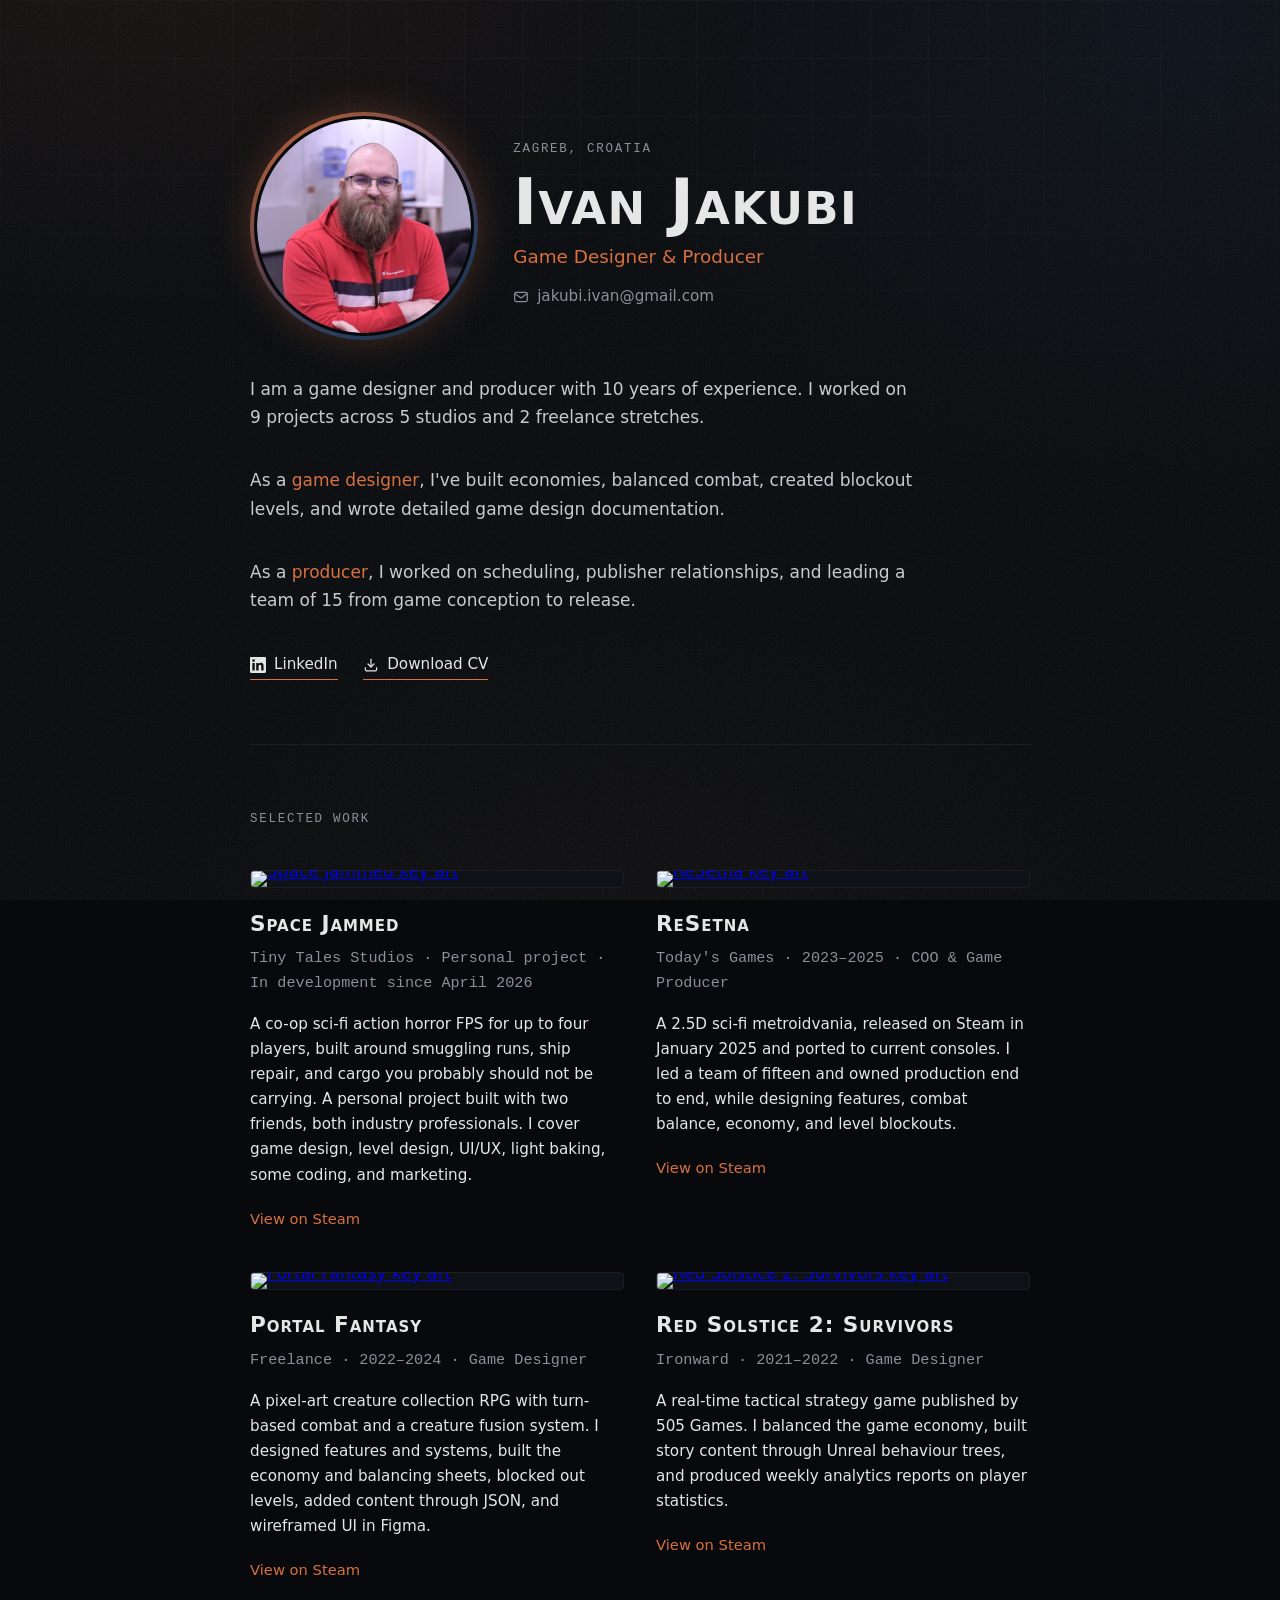
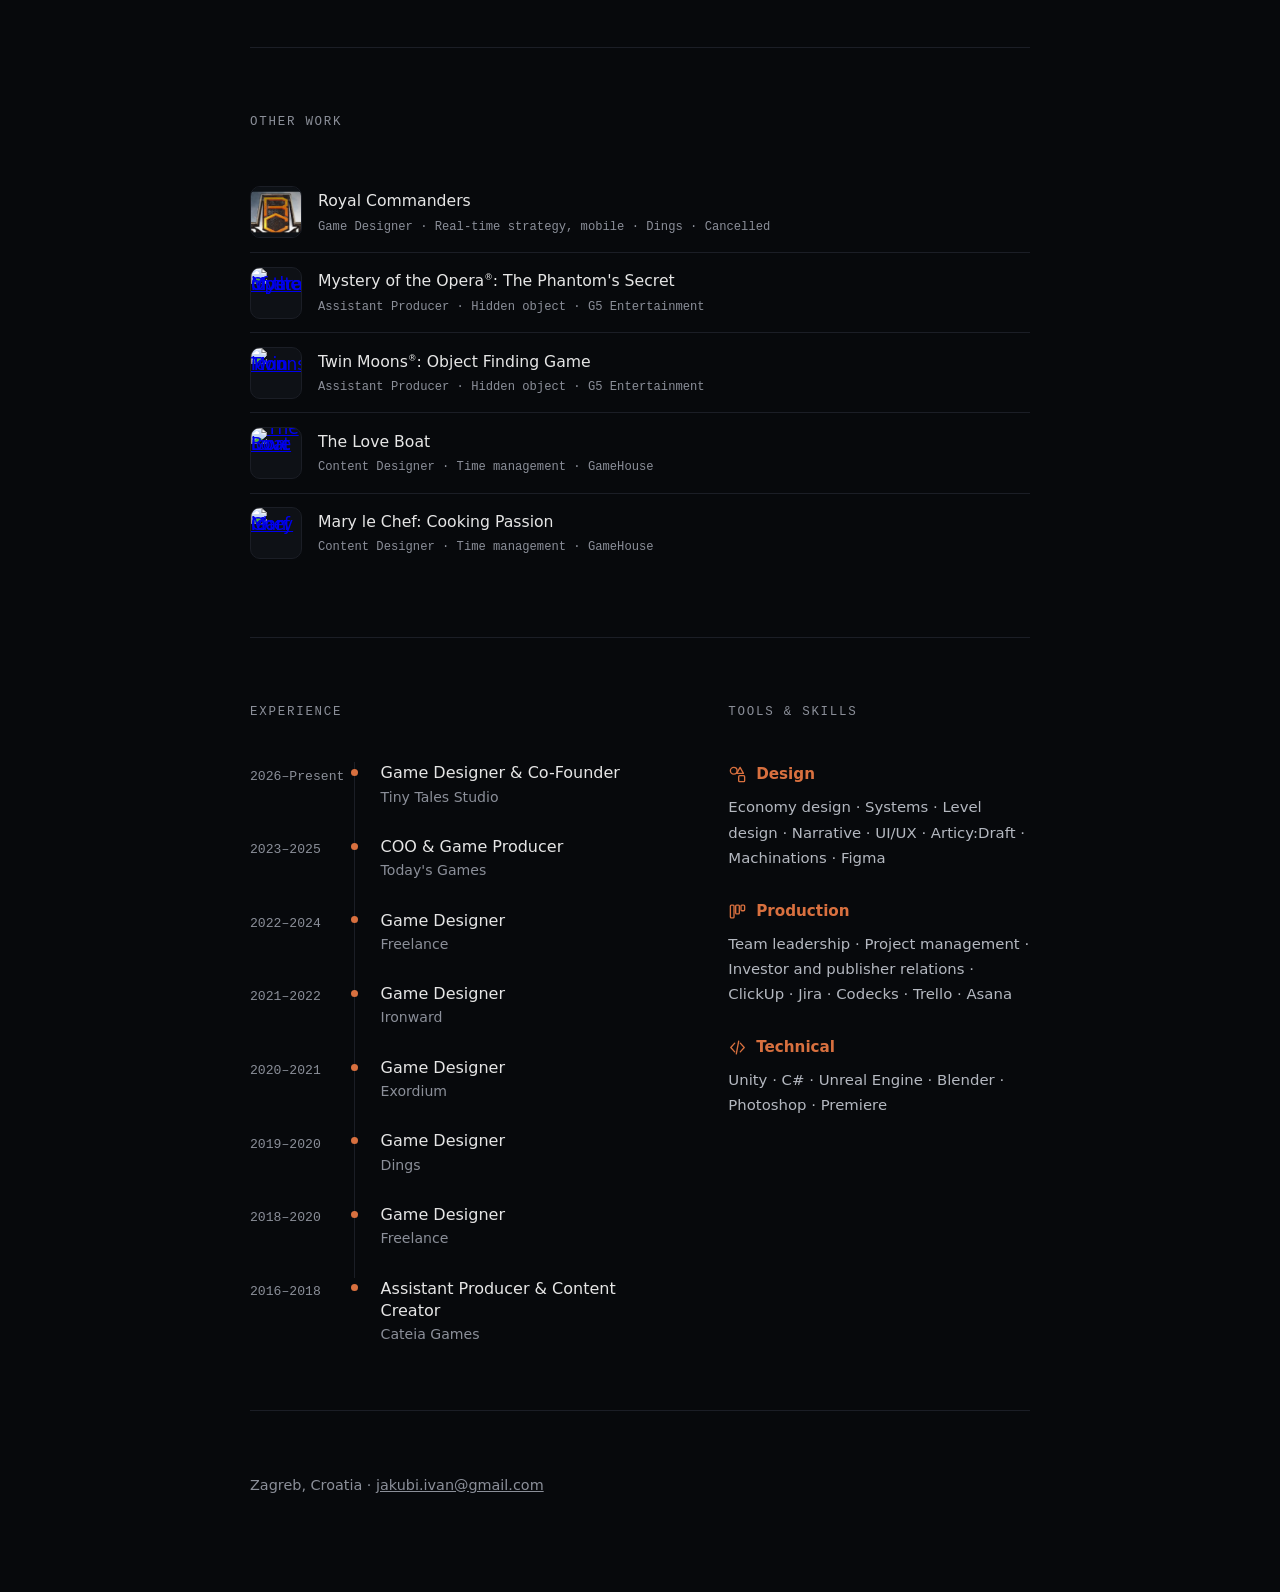
==== commit a437fa09: "changes" ====
--- a/index.html
+++ b/index.html
@@ -3,7 +3,7 @@
 <head>
 <meta charset="utf-8">
 <meta name="viewport" content="width=device-width, initial-scale=1">
-<title>Ivan Jakubi — Game Designer &amp; Producer</title>
+<title>Ivan Jakubi - Game Designer &amp; Producer</title>
 <meta name="description" content="Game designer and producer based in Zagreb. Working in games since 2016.">
 <link rel="stylesheet" href="style.css">
 </head>
@@ -55,24 +55,13 @@
     </div>
   </div>
   <p class="intro">
-    Seven shipped games since 2016, across five studios and two freelance
-    stretches. Casual mobile for the first half, core PC since.
+    I am a game designer and producer with 10 years of experience. I worked on 9 projects across 5 studios and 2 freelance stretches.
   </p>
   <p class="intro">
-    As a designer I make balance spreadsheets, progression curves, system
-    diagrams, level blockouts, dialogue trees and UI wireframes. Across seven
-    titles that has meant free-to-play economies, turn-based combat, hidden
-    object pacing and a metroidvania upgrade tree.
+    As a <span class="hl">game designer</span>, I've built economies, balanced combat, created blockout levels, and wrote detailed game design documentation.
   </p>
   <p class="intro">
-    As a producer I make schedules, publisher updates and localisation briefs.
-    I have led a team of fifteen, coordinated localisation vendors across
-    multiple languages, and shipped a game to Steam and console with a Very
-    Positive rating.
-  </p>
-  <p class="intro">
-    A designer who can produce, and a producer who can design. On ReSetna I
-    was both at once.
+    As a <span class="hl">producer</span>, I worked on scheduling, publisher relationships, and leading a team of 15 from game conception to release.
   </p>
   <nav class="links">
     <a href="https://www.linkedin.com/in/ivanjakubi/" target="_blank" rel="noopener">
@@ -159,6 +148,15 @@
   <h2>Other work</h2>
   <ul class="otherlist">
     <li>
+      <a class="icon" href="https://drive.google.com/drive/folders/1u72gzQVN8WkrH6WOS3fh4feWb2bXAEpd" target="_blank" rel="noopener">
+        <img src="img/royal-commanders.webp" alt="Royal Commanders logo" loading="lazy">
+      </a>
+      <span class="body">
+        <a class="title" href="https://drive.google.com/drive/folders/1u72gzQVN8WkrH6WOS3fh4feWb2bXAEpd" target="_blank" rel="noopener">Royal Commanders</a>
+        <span class="detail">Game Designer · Real-time strategy, mobile · Dings · Cancelled</span>
+      </span>
+    </li>
+    <li>
       <a class="icon" href="https://www.g5.com/games/mystery-of-the-opera-the-phantoms-secret" target="_blank" rel="noopener">
         <img src="https://web-static.g5.com/images/games/138/icon/240x240_MOTO_1622629003.jpg"
              alt="Mystery of the Opera icon" loading="lazy">
@@ -206,6 +204,13 @@
 <section id="experience">
   <h2>Experience</h2>
   <ul class="timeline">
+    <li>
+      <span class="years">2026–Present</span>
+      <span class="entry">
+        <span class="pos">Game Designer &amp; Co-Founder</span>
+        <span class="org">Tiny Tales Studio</span>
+      </span>
+    </li>
     <li>
       <span class="years">2023–2025</span>
       <span class="entry">
--- a/style.css
+++ b/style.css
@@ -597,3 +597,30 @@
 
 .intro + .intro { margin-top: 1.1rem; }
 .intro:last-of-type { margin-bottom: 2.4rem; }
+
+
+/* --- placeholder tile for titles with no store art -------------- */
+
+.otherlist .icon.placeholder {
+  display: flex;
+  align-items: center;
+  justify-content: center;
+  border-style: dashed;
+  color: var(--muted);
+}
+
+.otherlist .icon.placeholder .ico {
+  width: 20px;
+  height: 20px;
+  opacity: 0.7;
+}
+
+.otherlist span.title { color: var(--text); }
+
+
+/* --- accent highlight inside body copy -------------------------- */
+
+.hl {
+  color: var(--accent);
+  font-weight: 500;
+}
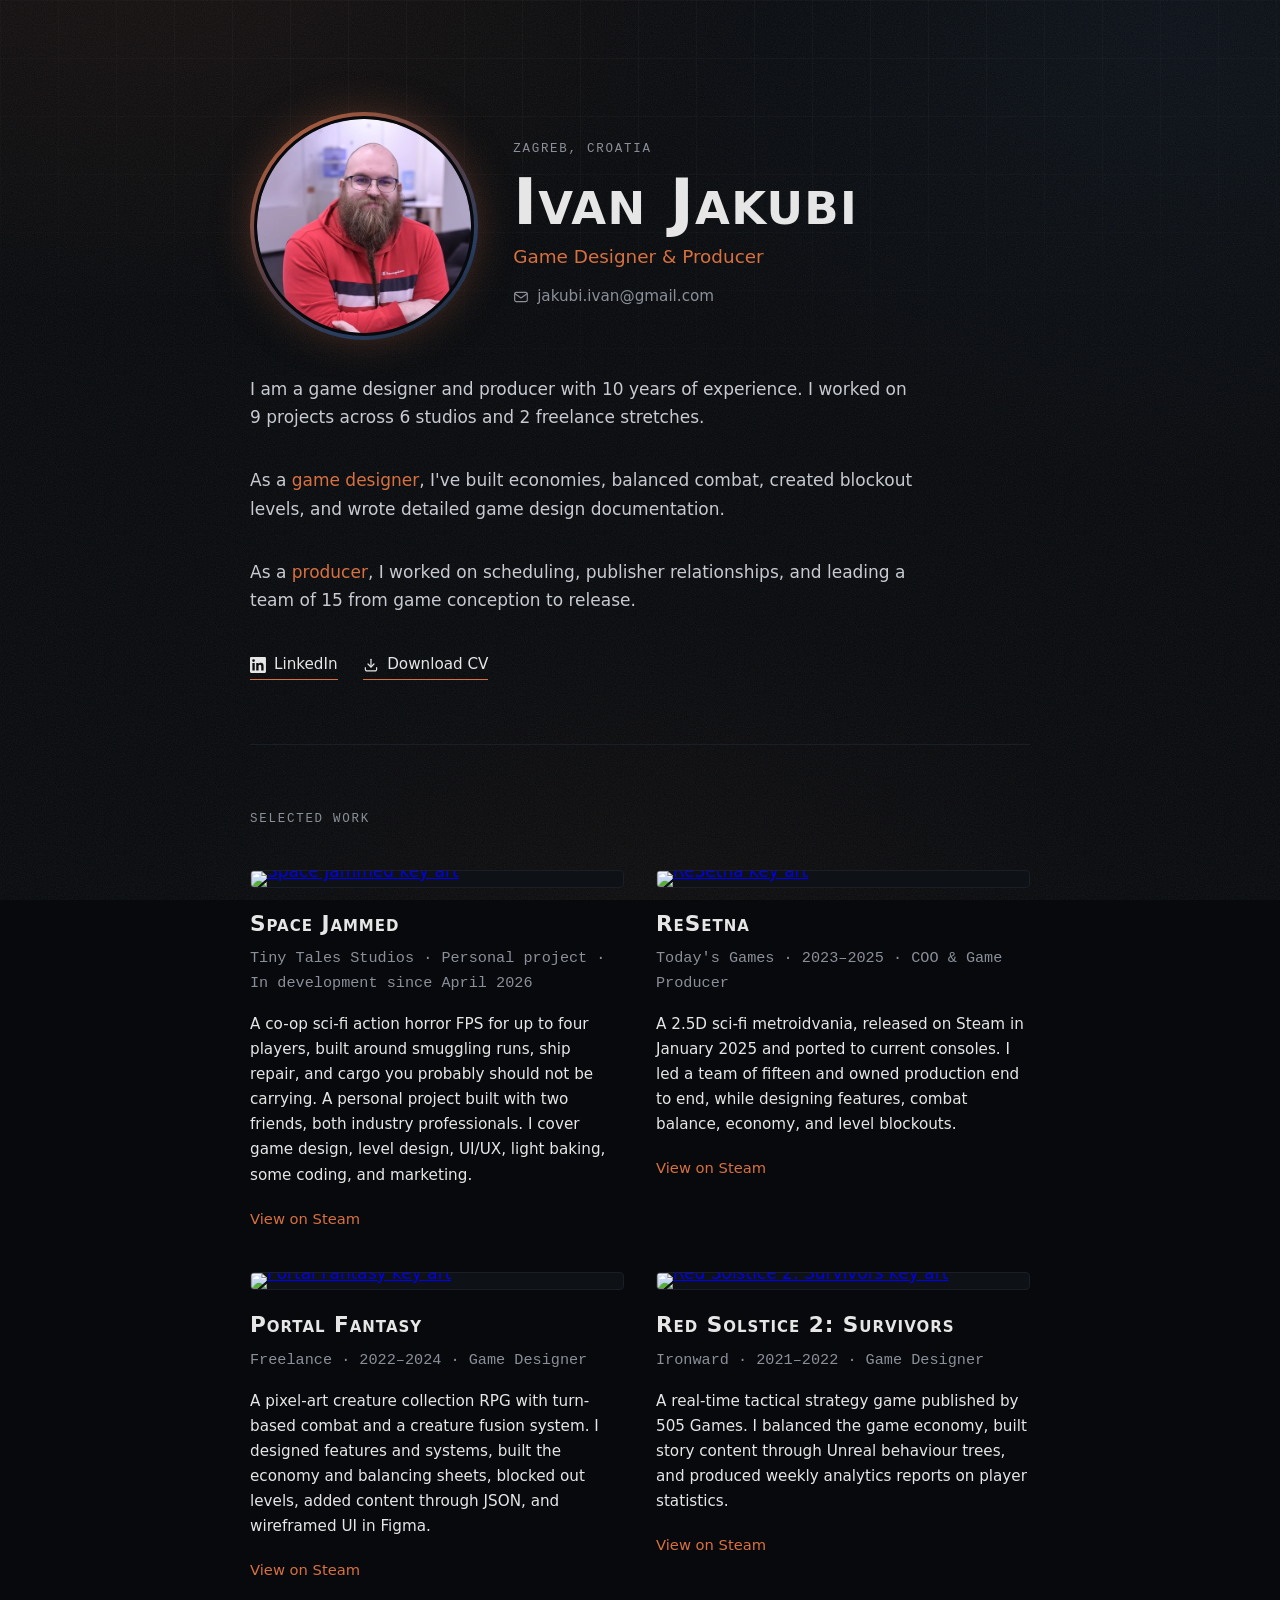
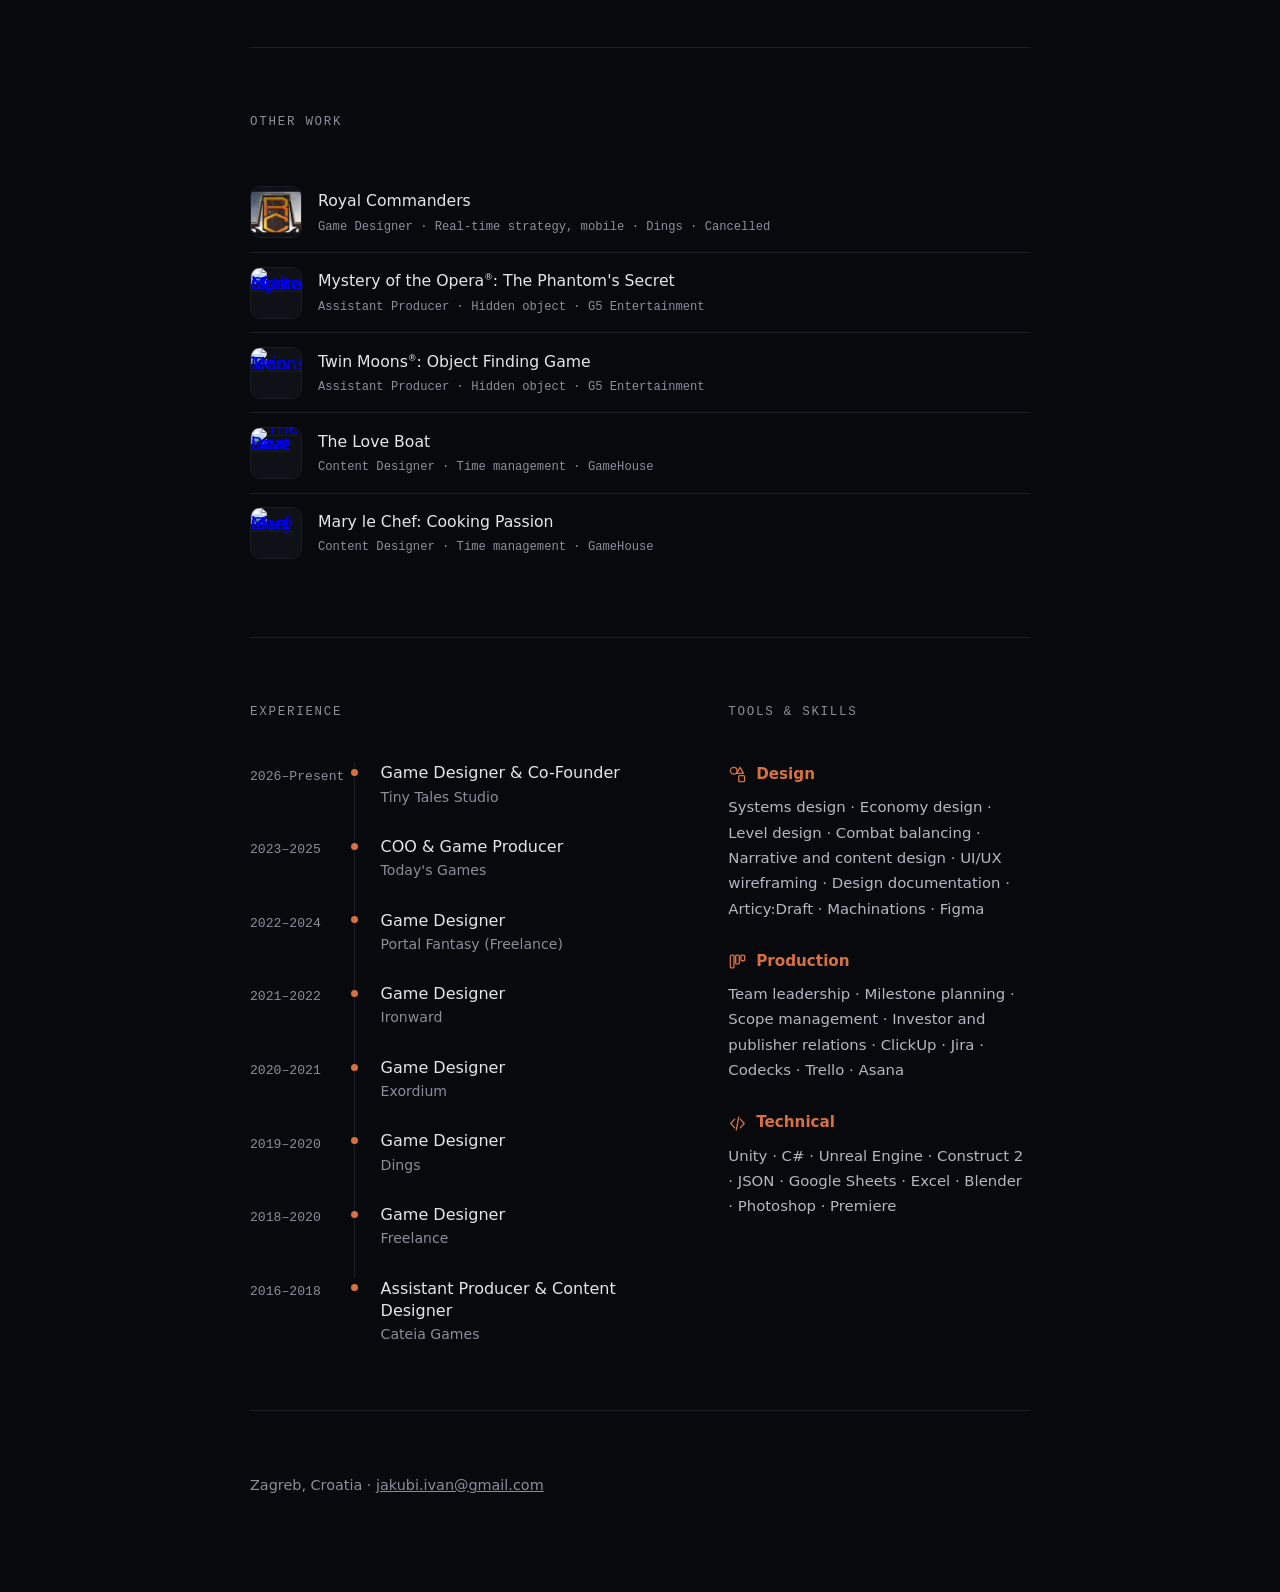
==== commit 5ae5244e: "Update CV and site text to match AI optimized CV - 6 studios, Portal Fantasy and Cateia titles corre" ====
--- a/index.html
+++ b/index.html
@@ -4,8 +4,11 @@
 <meta charset="utf-8">
 <meta name="viewport" content="width=device-width, initial-scale=1">
 <title>Ivan Jakubi - Game Designer &amp; Producer</title>
-<meta name="description" content="Game designer and producer based in Zagreb. Working in games since 2016.">
 <link rel="stylesheet" href="style.css">
+<meta name="description" content="Ivan Jakubi, game designer and producer in Zagreb, Croatia. 10 years, 9 projects, 6 studios. Systems, economy, level and combat design; team leadership and milestone planning. Open to remote roles.">
+<script type="application/ld+json">
+{"@context":"https://schema.org","@type":"Person","name":"Ivan Jakubi","jobTitle":"Game Designer and Producer","email":"mailto:jakubi.ivan@gmail.com","url":"https://ivanjakubi.github.io","address":{"@type":"PostalAddress","addressLocality":"Zagreb","addressCountry":"HR"},"sameAs":["https://www.linkedin.com/in/ivanjakubi"],"knowsLanguage":["Croatian","English","Italian"],"knowsAbout":["Game design","Systems design","Economy design","Level design","Combat balancing","Narrative design","UI/UX wireframing","Game production","Team leadership","Milestone planning","Scope management","Unity","C#","Unreal Engine","Figma","Machinations"],"worksFor":{"@type":"Organization","name":"Tiny Tales Studio"}}
+</script>
 </head>
 <body>
 
@@ -55,7 +58,7 @@
     </div>
   </div>
   <p class="intro">
-    I am a game designer and producer with 10 years of experience. I worked on 9 projects across 5 studios and 2 freelance stretches.
+    I am a game designer and producer with 10 years of experience. I worked on 9 projects across 6 studios and 2 freelance stretches.
   </p>
   <p class="intro">
     As a <span class="hl">game designer</span>, I've built economies, balanced combat, created blockout levels, and wrote detailed game design documentation.
@@ -222,41 +225,41 @@
       <span class="years">2022–2024</span>
       <span class="entry">
         <span class="pos">Game Designer</span>
+        <span class="org">Portal Fantasy (Freelance)</span>
+      </span>
+    </li>
+    <li>
+      <span class="years">2021–2022</span>
+      <span class="entry">
+        <span class="pos">Game Designer</span>
+        <span class="org">Ironward</span>
+      </span>
+    </li>
+    <li>
+      <span class="years">2020–2021</span>
+      <span class="entry">
+        <span class="pos">Game Designer</span>
+        <span class="org">Exordium</span>
+      </span>
+    </li>
+    <li>
+      <span class="years">2019–2020</span>
+      <span class="entry">
+        <span class="pos">Game Designer</span>
+        <span class="org">Dings</span>
+      </span>
+    </li>
+    <li>
+      <span class="years">2018–2020</span>
+      <span class="entry">
+        <span class="pos">Game Designer</span>
         <span class="org">Freelance</span>
       </span>
     </li>
     <li>
-      <span class="years">2021–2022</span>
-      <span class="entry">
-        <span class="pos">Game Designer</span>
-        <span class="org">Ironward</span>
-      </span>
-    </li>
-    <li>
-      <span class="years">2020–2021</span>
-      <span class="entry">
-        <span class="pos">Game Designer</span>
-        <span class="org">Exordium</span>
-      </span>
-    </li>
-    <li>
-      <span class="years">2019–2020</span>
-      <span class="entry">
-        <span class="pos">Game Designer</span>
-        <span class="org">Dings</span>
-      </span>
-    </li>
-    <li>
-      <span class="years">2018–2020</span>
-      <span class="entry">
-        <span class="pos">Game Designer</span>
-        <span class="org">Freelance</span>
-      </span>
-    </li>
-    <li>
       <span class="years">2016–2018</span>
       <span class="entry">
-        <span class="pos">Assistant Producer &amp; Content Creator</span>
+        <span class="pos">Assistant Producer &amp; Content Designer</span>
         <span class="org">Cateia Games</span>
       </span>
     </li>
@@ -268,17 +271,17 @@
   <div class="skillgrid">
     <div>
       <h4><svg class="ico ico-lg"><use href="#i-design"/></svg>Design</h4>
-      <p>Economy design · Systems · Level design · Narrative · UI/UX ·
+      <p>Systems design · Economy design · Level design · Combat balancing · Narrative and content design · UI/UX wireframing · Design documentation ·
          Articy:Draft · Machinations · Figma</p>
     </div>
     <div>
       <h4><svg class="ico ico-lg"><use href="#i-production"/></svg>Production</h4>
-      <p>Team leadership · Project management · Investor and publisher
+      <p>Team leadership · Milestone planning · Scope management · Investor and publisher
          relations · ClickUp · Jira · Codecks · Trello · Asana</p>
     </div>
     <div>
       <h4><svg class="ico ico-lg"><use href="#i-technical"/></svg>Technical</h4>
-      <p>Unity · C# · Unreal Engine · Blender · Photoshop · Premiere</p>
+      <p>Unity · C# · Unreal Engine · Construct 2 · JSON · Google Sheets · Excel · Blender · Photoshop · Premiere</p>
     </div>
   </div>
 </section>
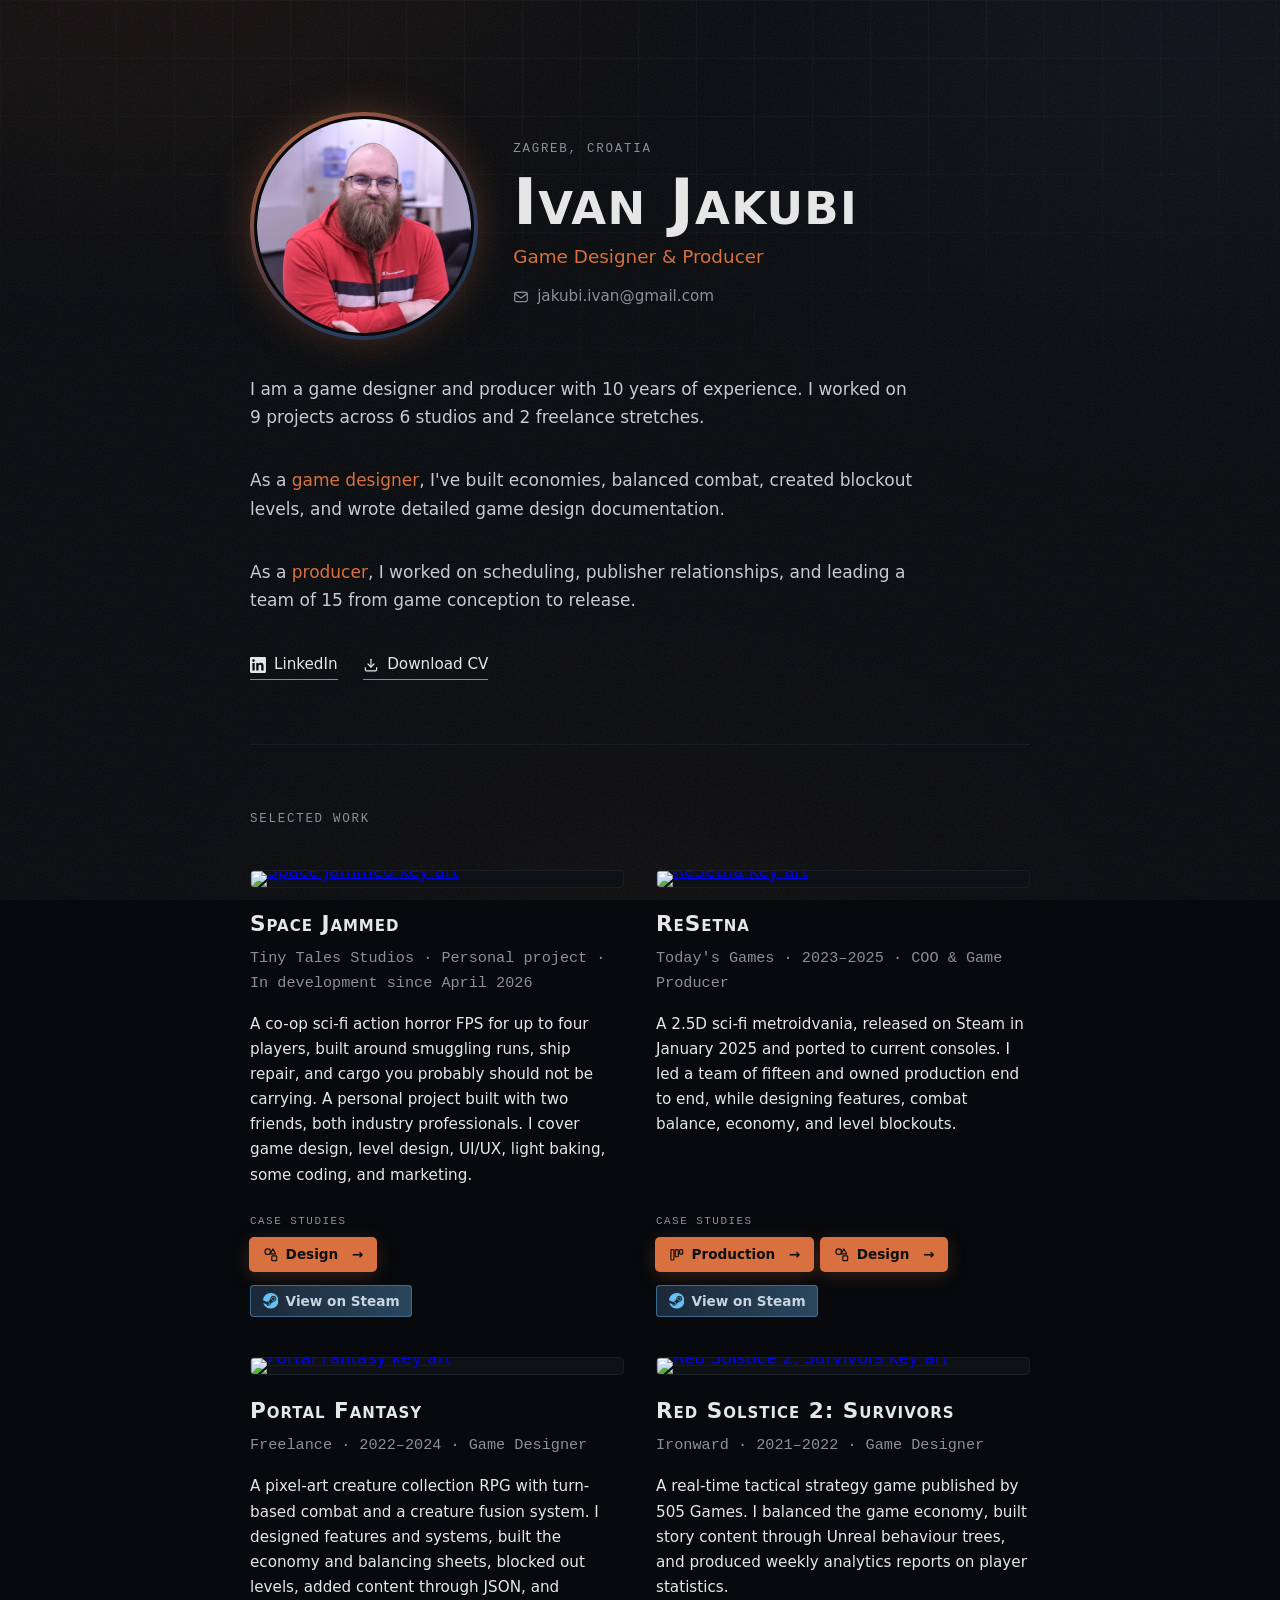
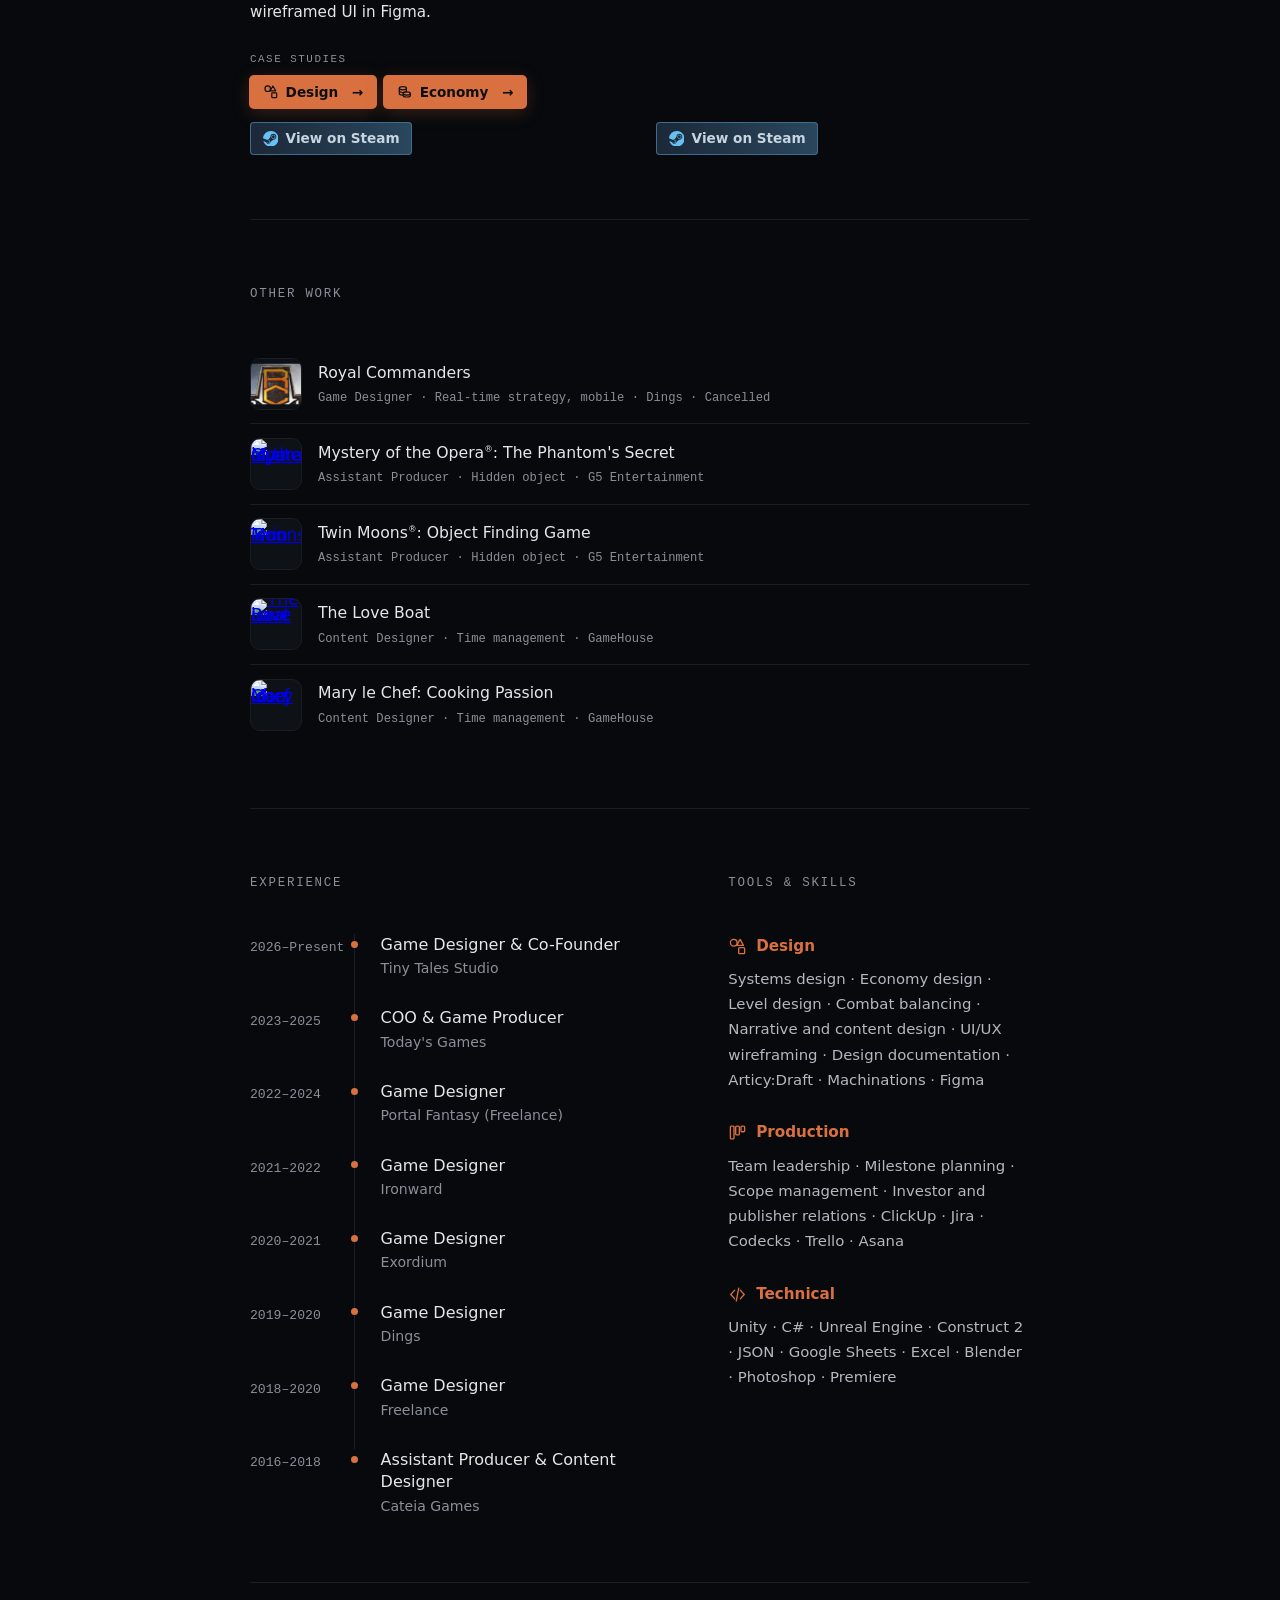
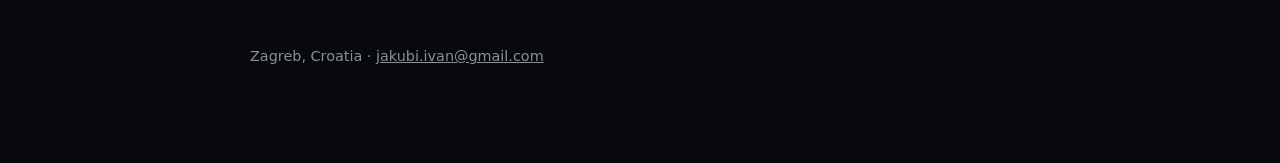
==== commit 0fd847d1: "Add case studies for ReSetna, Portal Fantasy and Space Jammed Production and design case studies for" ====
--- a/index.html
+++ b/index.html
@@ -35,10 +35,20 @@
     <rect x="9.7" y="4" width="4.6" height="11" rx="1.2"/>
     <rect x="16.4" y="4" width="4.6" height="7" rx="1.2"/>
   </symbol>
+  <symbol id="i-economy" viewBox="0 0 24 24">
+    <ellipse cx="9" cy="6.5" rx="5.5" ry="2.5"/>
+    <path d="M3.5 6.5v4c0 1.4 2.5 2.5 5.5 2.5s5.5-1.1 5.5-2.5v-4"/>
+    <path d="M3.5 10.5v4c0 1.4 2.5 2.5 5.5 2.5"/>
+    <ellipse cx="15" cy="14.5" rx="5.5" ry="2.5"/>
+    <path d="M9.5 14.5v3c0 1.4 2.5 2.5 5.5 2.5s5.5-1.1 5.5-2.5v-3"/>
+  </symbol>
   <symbol id="i-technical" viewBox="0 0 24 24">
     <path d="M8.5 17.5L3.5 12l5-5.5"/>
     <path d="M15.5 6.5l5 5.5-5 5.5"/>
     <path d="M13.5 4l-3 16"/>
+  </symbol>
+  <symbol id="i-steam" viewBox="0 0 24 24">
+    <path d="M11.979 0C5.678 0 .511 4.86.022 11.037l6.432 2.658c.545-.371 1.203-.59 1.912-.59.063 0 .125.004.188.006l2.861-4.142V8.91c0-2.495 2.028-4.524 4.524-4.524 2.494 0 4.524 2.031 4.524 4.527s-2.03 4.525-4.524 4.525h-.105l-4.076 2.911c0 .052.004.105.004.159 0 1.875-1.515 3.396-3.39 3.396-1.635 0-3.016-1.173-3.331-2.727L.436 15.27C1.862 20.307 6.486 24 11.979 24c6.627 0 11.999-5.373 11.999-12S18.605 0 11.979 0zM7.54 18.21l-1.473-.61c.262.543.714.999 1.314 1.25 1.297.539 2.793-.076 3.332-1.375.263-.63.264-1.319.005-1.949s-.75-1.121-1.377-1.383c-.624-.26-1.29-.249-1.878-.03l1.523.63c.956.4 1.409 1.5 1.009 2.455-.397.957-1.497 1.41-2.454 1.012H7.54zm11.415-9.303c0-1.662-1.353-3.015-3.015-3.015-1.665 0-3.015 1.353-3.015 3.015 0 1.665 1.35 3.015 3.015 3.015 1.663 0 3.015-1.35 3.015-3.015zm-5.273-.005c0-1.252 1.013-2.266 2.265-2.266 1.249 0 2.266 1.014 2.266 2.266 0 1.251-1.017 2.265-2.266 2.265-1.253 0-2.265-1.014-2.265-2.265z"/>
   </symbol>
 </svg>
 
@@ -94,7 +104,15 @@
       professionals. I cover game design, level design, UI/UX, light baking,
       some coding, and marketing.
     </p>
-    <a class="more" href="https://store.steampowered.com/app/4589250/Space_Jammed/" target="_blank" rel="noopener">View on Steam</a>
+    <div class="actions">
+      <div class="cases">
+        <span class="cases-label">Case studies</span>
+        <div class="cases-btns">
+          <a class="btn btn-design" href="space-jammed-design.html" aria-label="Space Jammed design case study"><svg class="ico"><use href="#i-design"/></svg>Design <span aria-hidden="true">&rarr;</span></a>
+        </div>
+      </div>
+      <a class="btn btn-steam" href="https://store.steampowered.com/app/4589250/Space_Jammed/" target="_blank" rel="noopener"><svg class="ico"><use href="#i-steam"/></svg>View on Steam</a>
+    </div>
   </article>
 
   <article class="project">
@@ -110,7 +128,16 @@
       end, while designing features, combat balance, economy, and level
       blockouts.
     </p>
-    <a class="more" href="https://store.steampowered.com/app/2936080/" target="_blank" rel="noopener">View on Steam</a>
+    <div class="actions">
+      <div class="cases">
+        <span class="cases-label">Case studies</span>
+        <div class="cases-btns">
+          <a class="btn btn-case" href="resetna.html" aria-label="ReSetna production case study"><svg class="ico"><use href="#i-production"/></svg>Production <span aria-hidden="true">&rarr;</span></a>
+          <a class="btn btn-design" href="resetna-design.html" aria-label="ReSetna design case study"><svg class="ico"><use href="#i-design"/></svg>Design <span aria-hidden="true">&rarr;</span></a>
+        </div>
+      </div>
+      <a class="btn btn-steam" href="https://store.steampowered.com/app/2936080/" target="_blank" rel="noopener"><svg class="ico"><use href="#i-steam"/></svg>View on Steam</a>
+    </div>
   </article>
 
   <article class="project">
@@ -126,7 +153,16 @@
       economy and balancing sheets, blocked out levels, added content
       through JSON, and wireframed UI in Figma.
     </p>
-    <a class="more" href="https://store.steampowered.com/app/2464460/Portal_Fantasy/" target="_blank" rel="noopener">View on Steam</a>
+    <div class="actions">
+      <div class="cases">
+        <span class="cases-label">Case studies</span>
+        <div class="cases-btns">
+          <a class="btn btn-design" href="portal-fantasy-design.html" aria-label="Portal Fantasy design case study"><svg class="ico"><use href="#i-design"/></svg>Design <span aria-hidden="true">&rarr;</span></a>
+          <a class="btn btn-design" href="portal-fantasy-economy.html" aria-label="Portal Fantasy economy case study"><svg class="ico"><use href="#i-economy"/></svg>Economy <span aria-hidden="true">&rarr;</span></a>
+        </div>
+      </div>
+      <a class="btn btn-steam" href="https://store.steampowered.com/app/2464460/Portal_Fantasy/" target="_blank" rel="noopener"><svg class="ico"><use href="#i-steam"/></svg>View on Steam</a>
+    </div>
   </article>
 
   <article class="project">
@@ -141,7 +177,9 @@
       the game economy, built story content through Unreal behaviour trees,
       and produced weekly analytics reports on player statistics.
     </p>
-    <a class="more" href="https://store.steampowered.com/app/768520/Red_Solstice_2_Survivors/" target="_blank" rel="noopener">View on Steam</a>
+    <div class="actions">
+      <a class="btn btn-steam" href="https://store.steampowered.com/app/768520/Red_Solstice_2_Survivors/" target="_blank" rel="noopener"><svg class="ico"><use href="#i-steam"/></svg>View on Steam</a>
+    </div>
   </article>
 
   </div>
--- a/style.css
+++ b/style.css
@@ -624,3 +624,80 @@
   color: var(--accent);
   font-weight: 500;
 }
+
+
+/* --- card buttons ---------------------------------------------- */
+
+.actions {
+  display: flex;
+  flex-wrap: wrap;
+  gap: 0.5rem;
+  margin-top: 0.2rem;
+}
+
+.btn {
+  display: inline-flex;
+  align-items: center;
+  gap: 0.45rem;
+  padding: 0.5rem 0.8rem;
+  border-radius: 4px;
+  font-size: 0.85rem;
+  white-space: nowrap;
+  font-weight: 600;
+  line-height: 1.2;
+  text-decoration: none;
+  transition: background 0.2s ease, color 0.2s ease, box-shadow 0.2s ease, transform 0.15s ease;
+}
+.btn:hover { transform: translateY(-1px); }
+.btn .ico { width: 1.15em; height: 1.15em; margin: 0; }
+
+/* primary: case study, in site accent */
+.btn-case,
+.btn-design {
+  background: var(--accent);
+  color: #0e0f12;
+  box-shadow: 0 0 0 1px var(--accent), 0 4px 18px rgba(216, 112, 63, 0.25);
+}
+.btn-case:hover,
+.btn-design:hover {
+  background: #e8834f;
+  box-shadow: 0 0 0 1px #e8834f, 0 6px 22px rgba(216, 112, 63, 0.4);
+}
+
+/* Steam: store blue on navy */
+.btn-steam {
+  background: linear-gradient(90deg, #1b2838 0%, #2a475e 100%);
+  color: #c7d5e0;
+  box-shadow: inset 0 0 0 1px #3d6c8d;
+}
+.btn-steam .ico { fill: #66c0f4; stroke: none; }
+.btn-steam:hover {
+  background: linear-gradient(90deg, #06bfff 0%, #2d73ff 100%);
+  color: #ffffff;
+  box-shadow: none;
+}
+.btn-steam:hover .ico { fill: #ffffff; }
+
+/* project card actions
+   One button group anchored to the bottom of every card, so rows line up.
+   Case studies first, then the Steam link on its own row. */
+article.project { display: flex; flex-direction: column; }
+article.project .actions {
+  display: flex;
+  flex-direction: column;
+  align-items: flex-start;
+  gap: 0.9rem;
+  margin-top: auto;
+  padding-top: 0.6rem;
+}
+.cases { display: flex; flex-direction: column; gap: 0.45rem; }
+.cases-label {
+  font-family: ui-monospace, "SF Mono", Menlo, Consolas, monospace;
+  font-size: 0.68rem;
+  letter-spacing: 0.14em;
+  text-transform: uppercase;
+  color: var(--muted);
+}
+.cases-btns { display: flex; flex-wrap: wrap; gap: 0.5rem; }
+.cases-btns .btn { min-width: 7.5rem; }
+.cases-btns .btn > span[aria-hidden] { margin-left: auto; padding-left: 0.4rem; }
